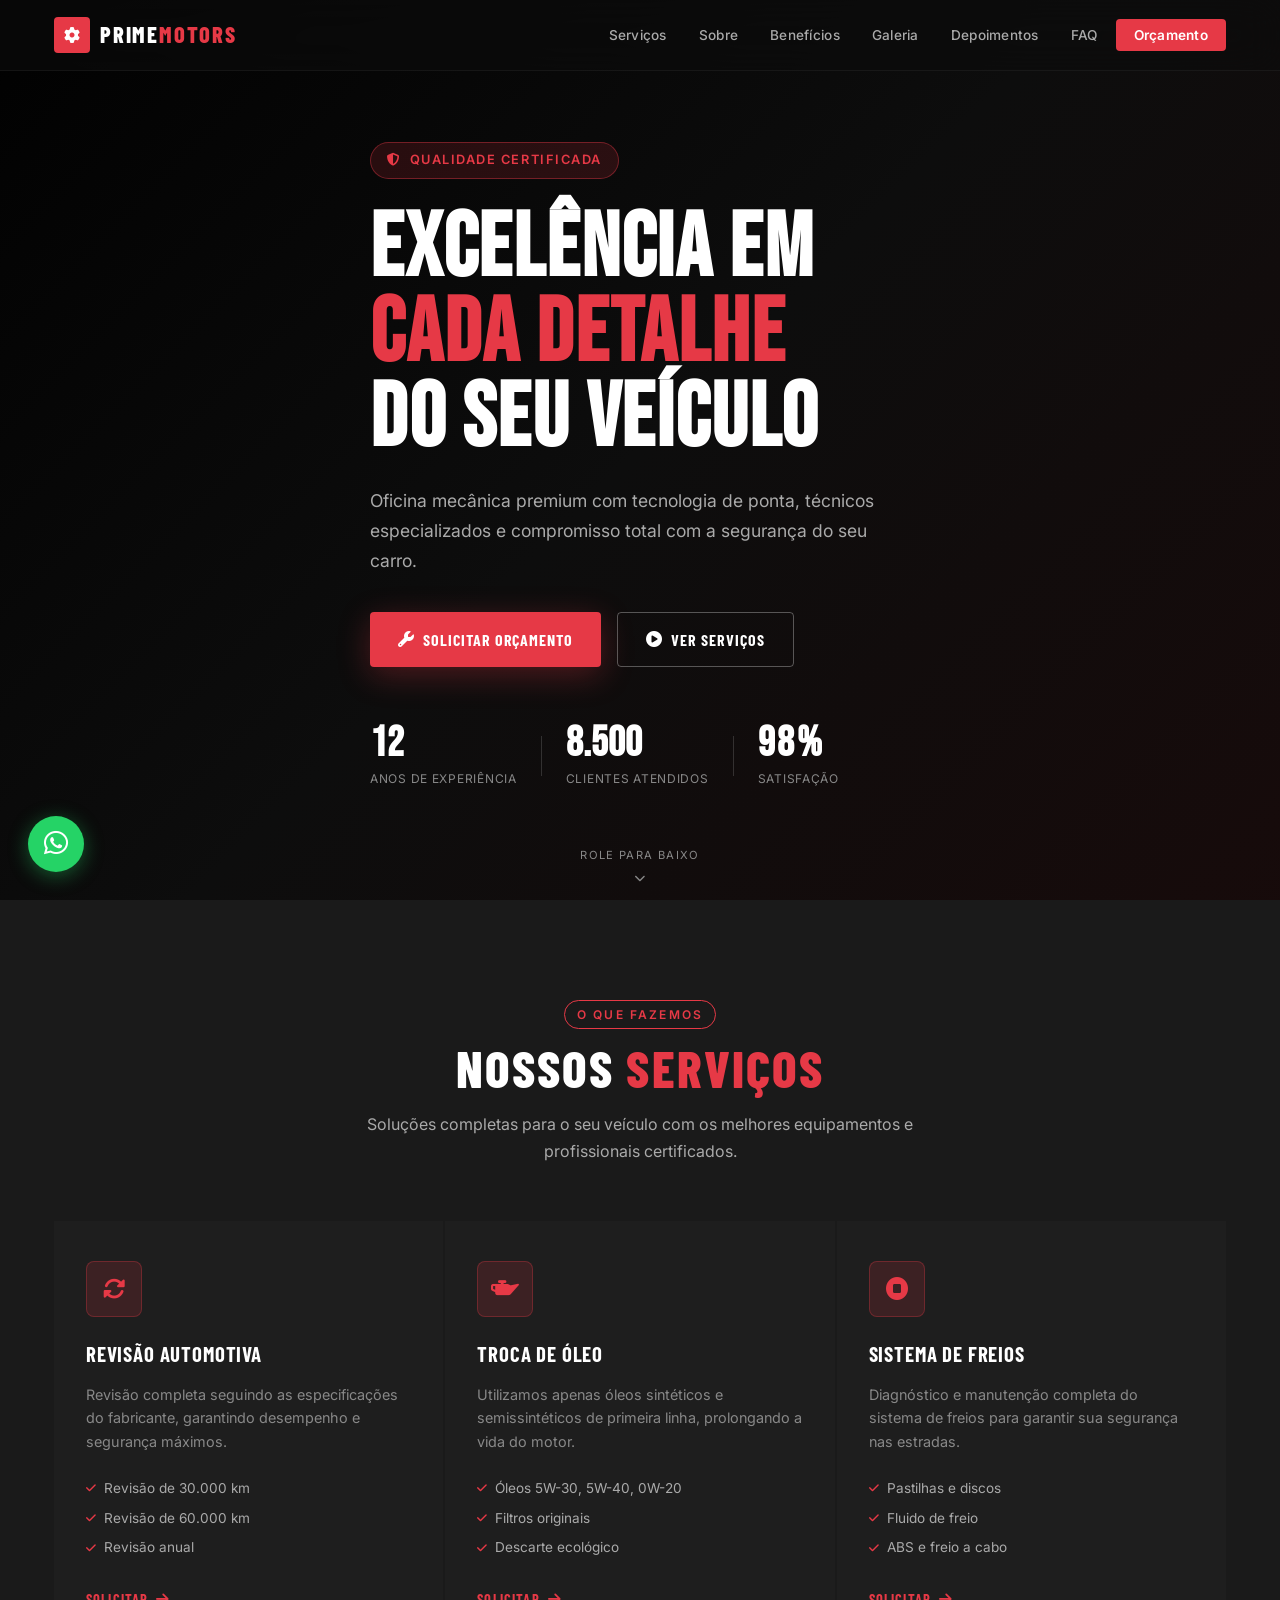
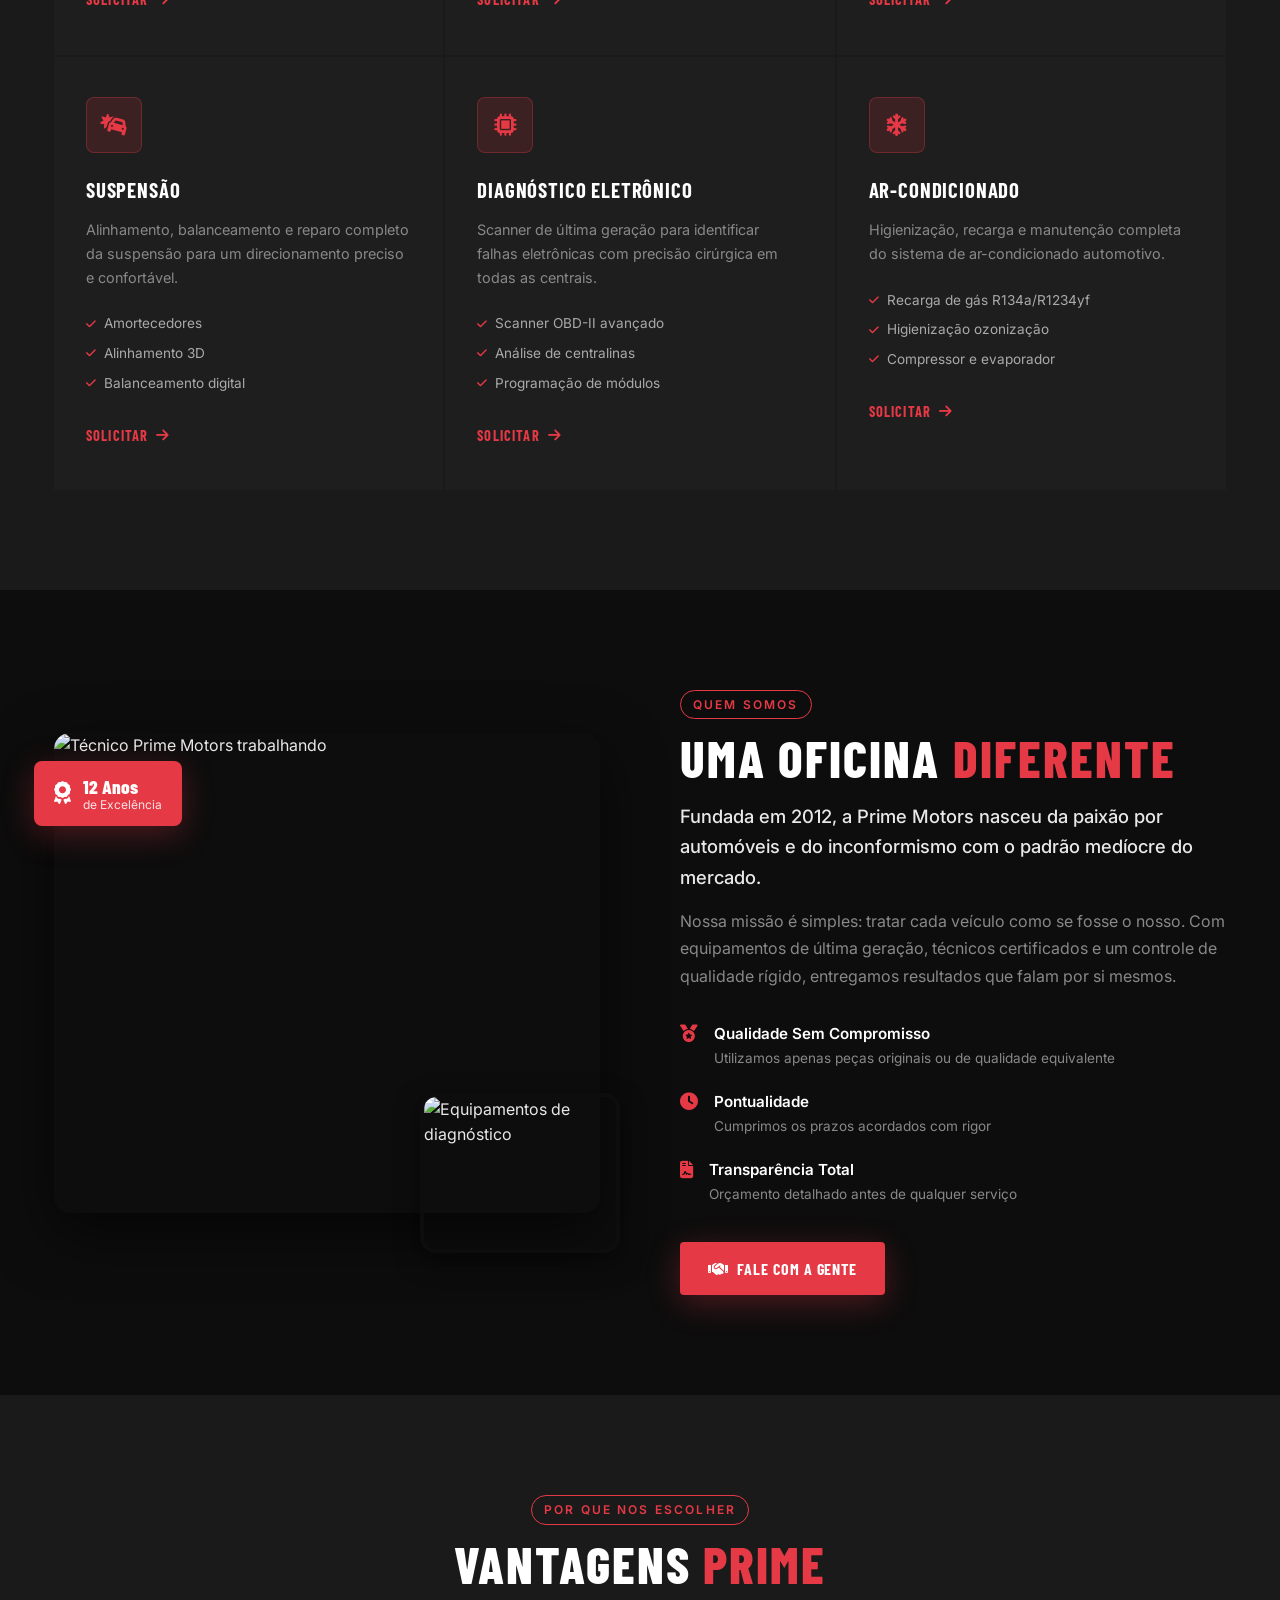
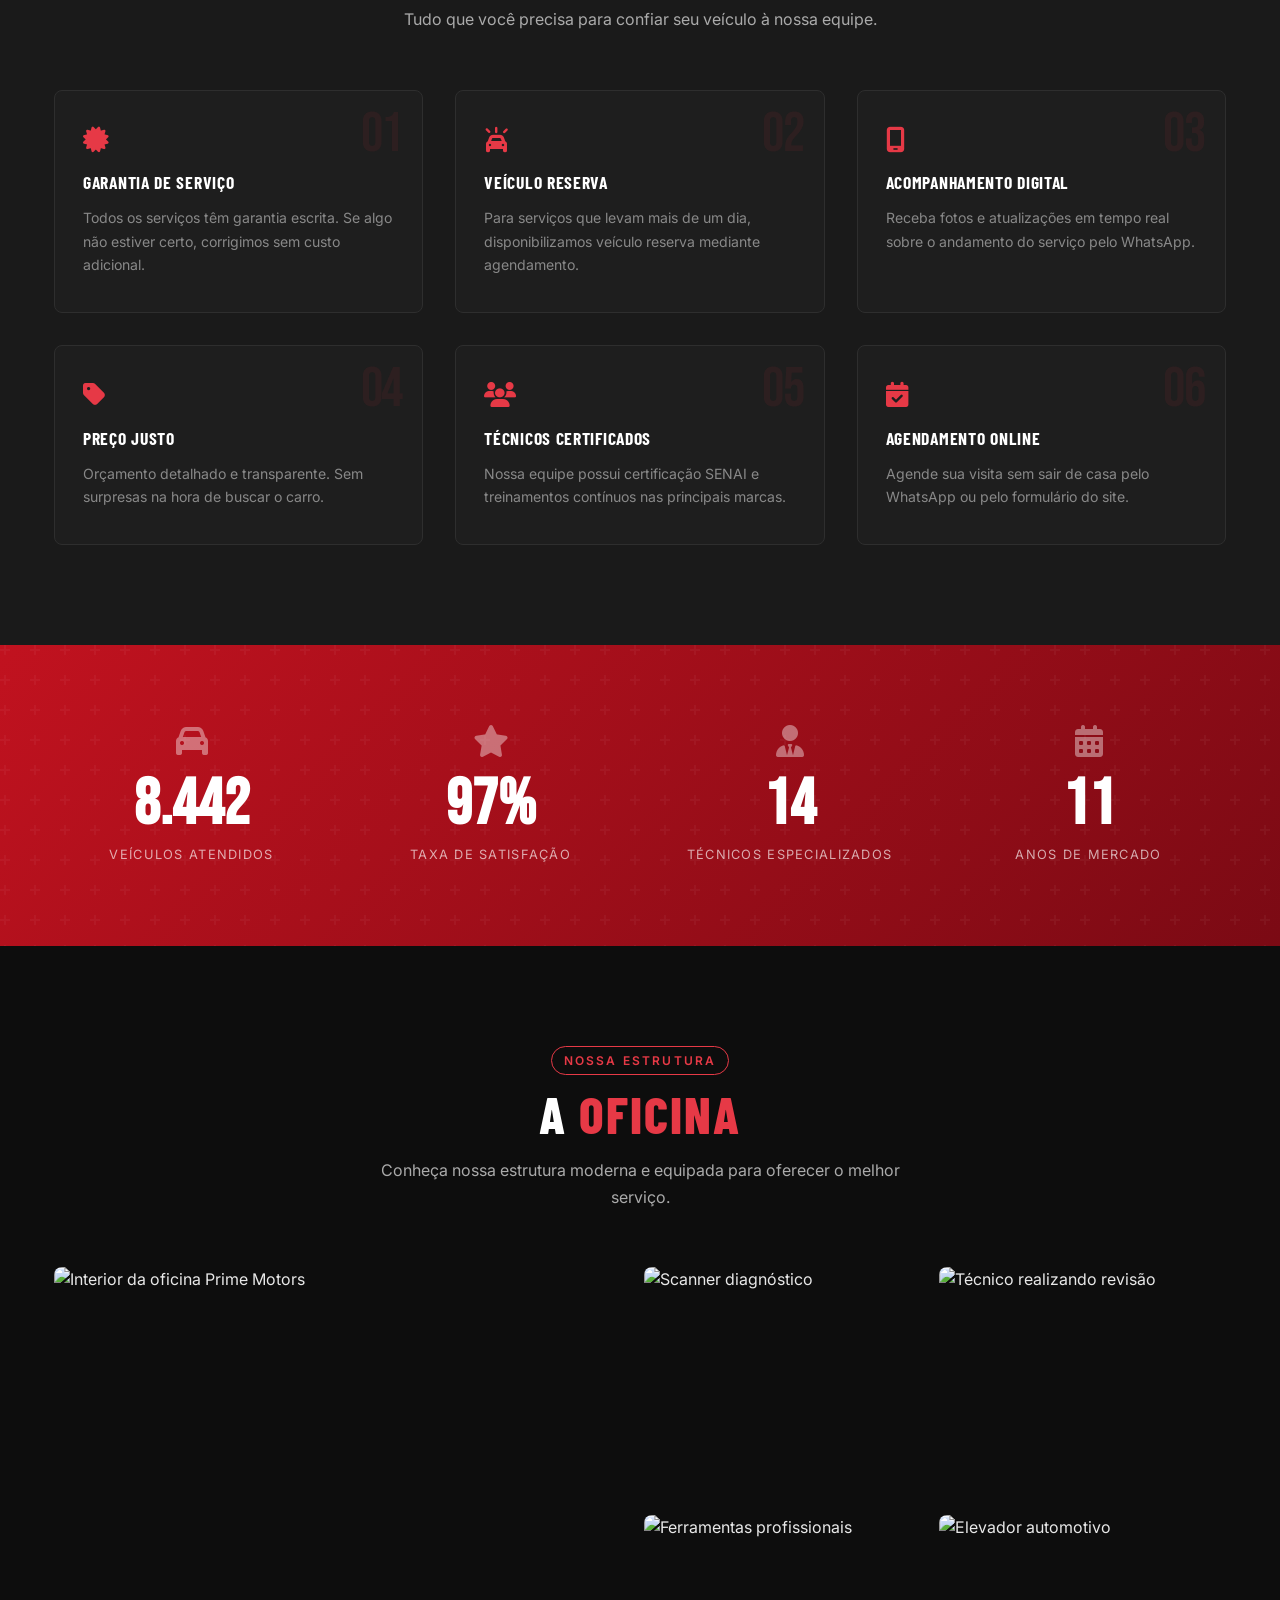
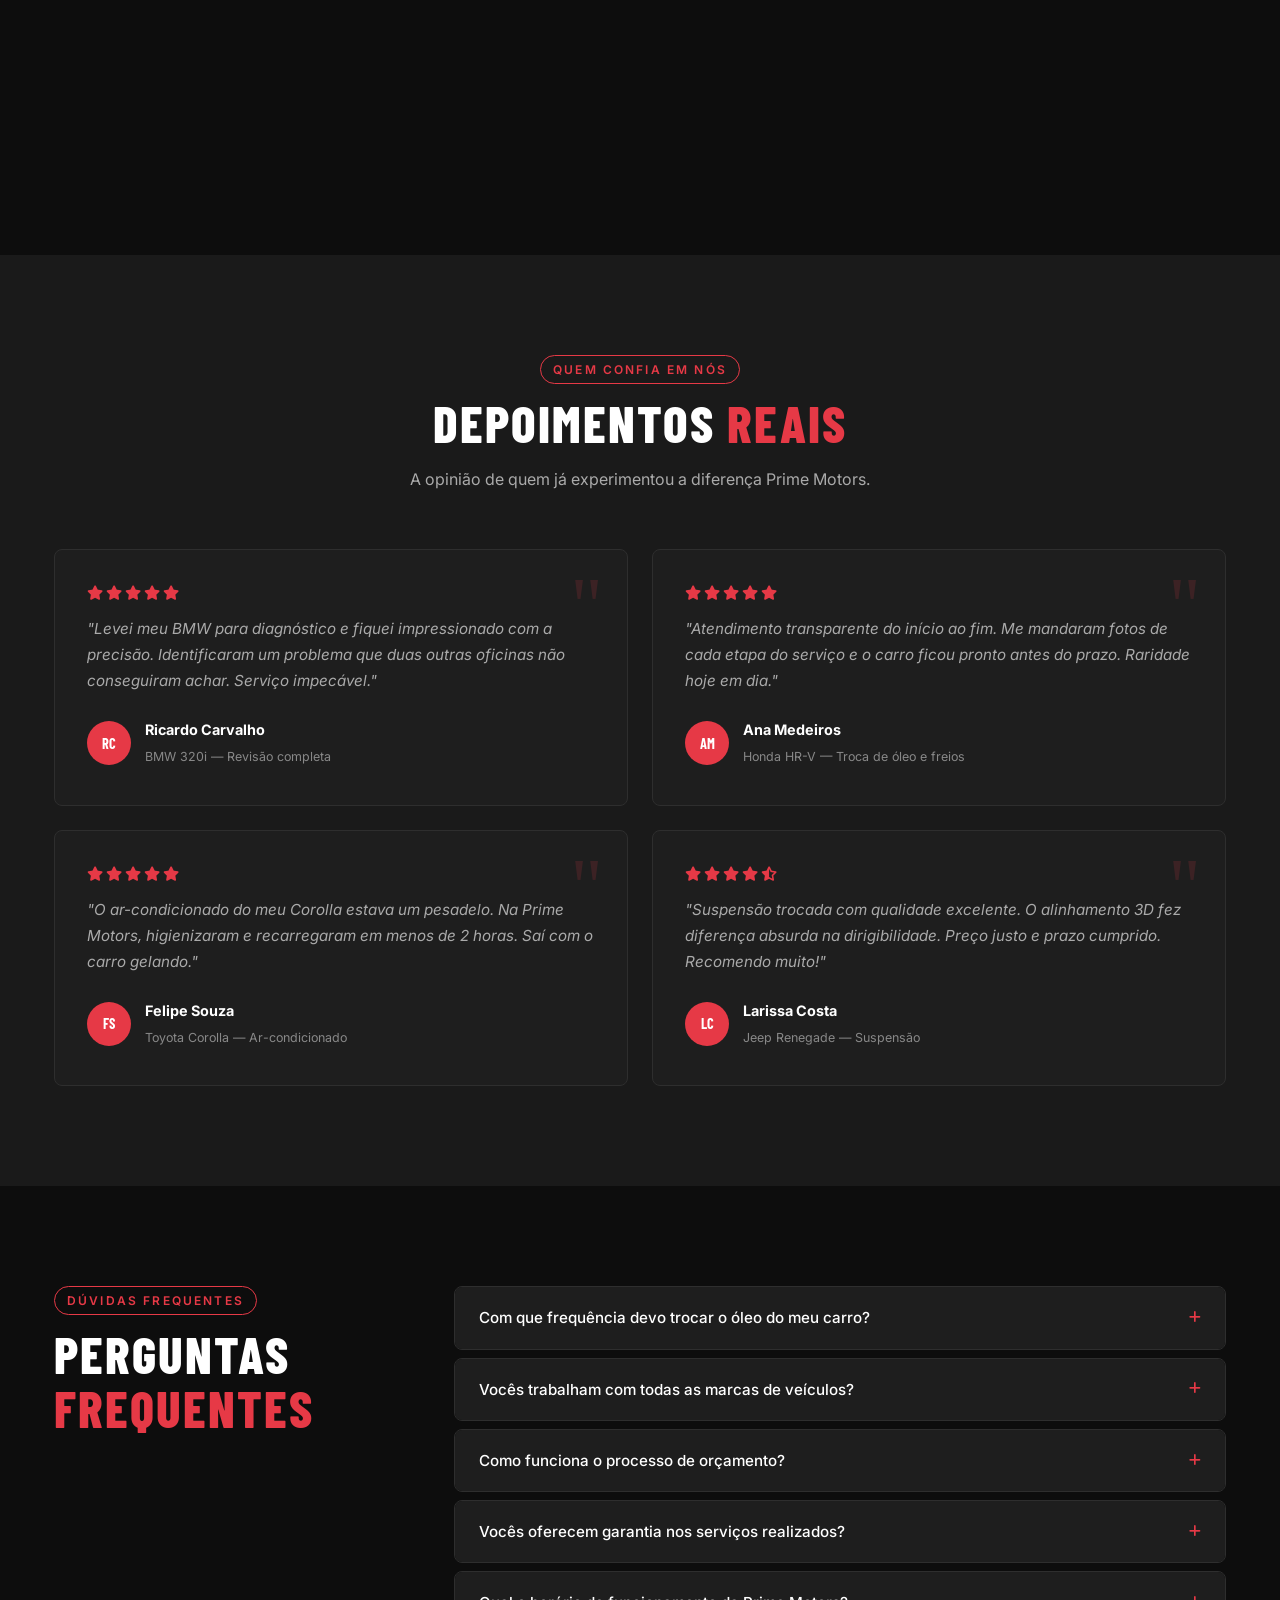
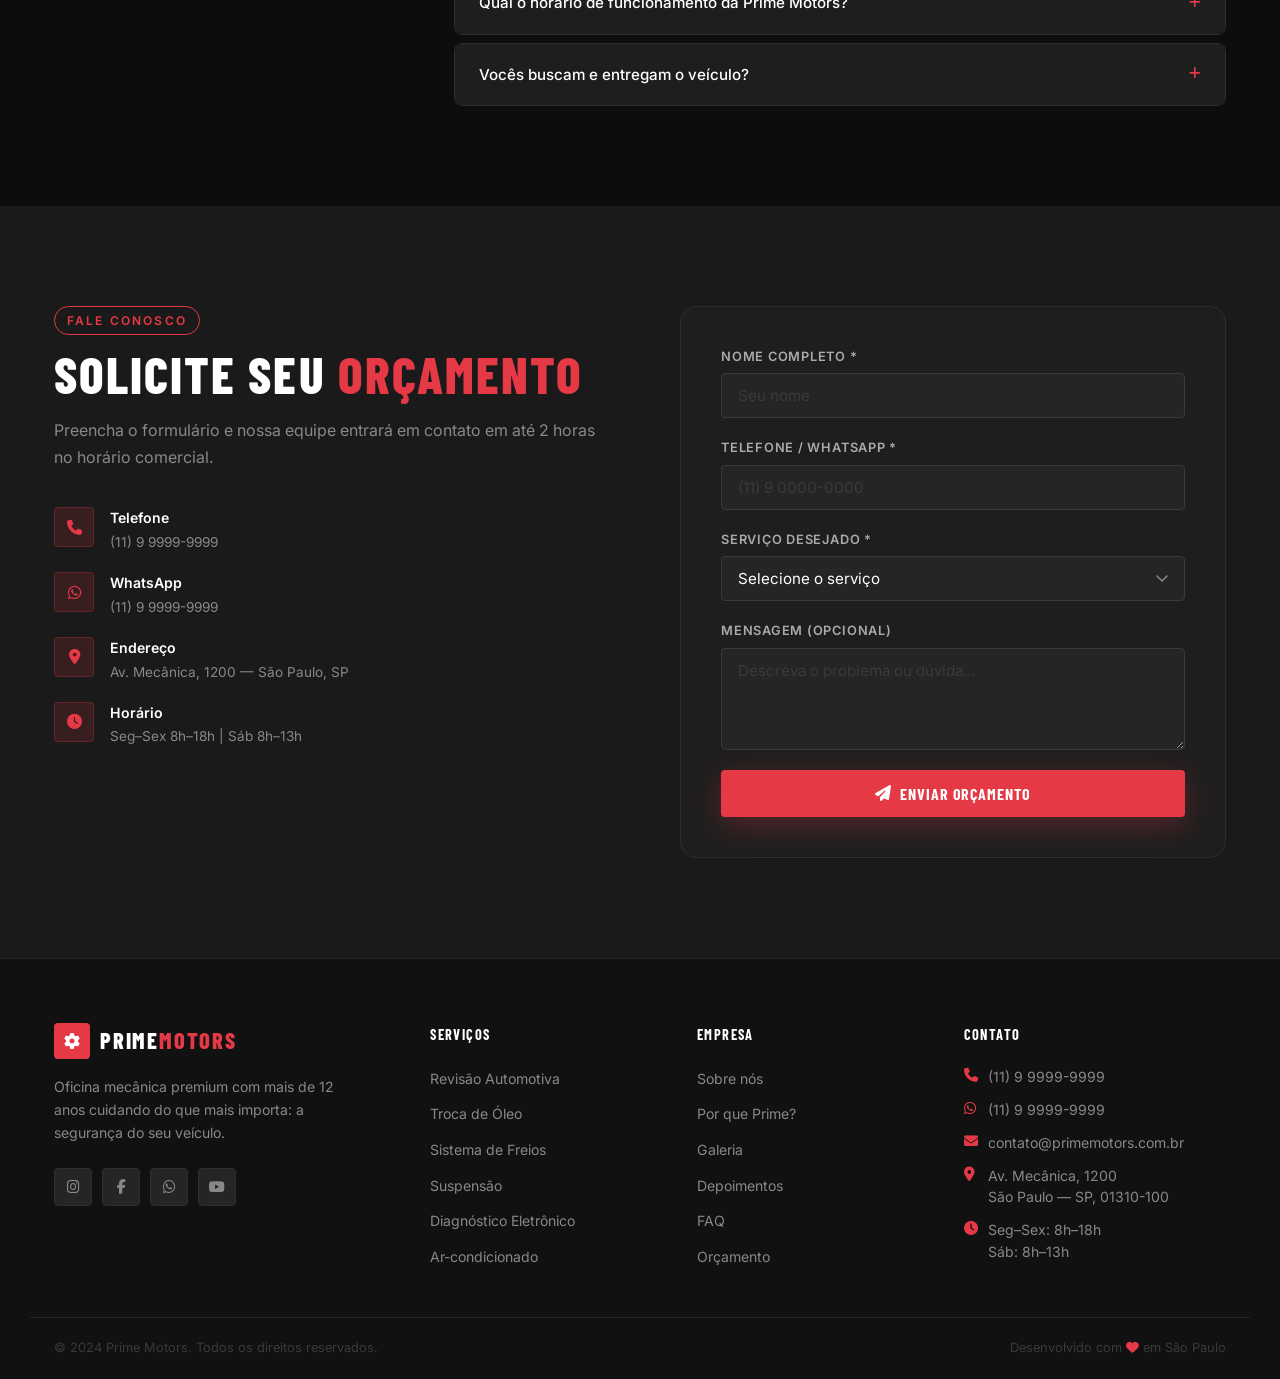
==== index.html @ 5da75e4b "Rename index (1).html to index.html" ====
<!DOCTYPE html>
<html lang="pt-BR">
<head>
  <meta charset="UTF-8" />
  <meta name="viewport" content="width=device-width, initial-scale=1.0" />
  <title>Prime Motors | Oficina Mecânica Premium</title>
  <meta name="description" content="Prime Motors - Oficina mecânica especializada em revisão automotiva, troca de óleo, freios, suspensão, diagnóstico eletrônico e ar-condicionado. Atendimento premium em São Paulo." />
  <meta name="keywords" content="oficina mecânica, revisão automotiva, troca de óleo, freios, suspensão, diagnóstico eletrônico, ar condicionado automotivo, São Paulo" />
  <meta name="author" content="Prime Motors" />
  <meta name="robots" content="index, follow" />

  <!-- Open Graph -->
  <meta property="og:title" content="Prime Motors | Oficina Mecânica Premium" />
  <meta property="og:description" content="Oficina mecânica especializada com atendimento premium. Diagnóstico preciso, serviço de excelência." />
  <meta property="og:type" content="website" />
  <meta property="og:url" content="https://primemotors.com.br" />
  <meta property="og:image" content="https://primemotors.com.br/og-image.jpg" />
  <meta property="og:locale" content="pt_BR" />

  <!-- Twitter Card -->
  <meta name="twitter:card" content="summary_large_image" />
  <meta name="twitter:title" content="Prime Motors | Oficina Mecânica Premium" />
  <meta name="twitter:description" content="Oficina mecânica especializada com atendimento premium." />

  <!-- Canonical -->
  <link rel="canonical" href="https://primemotors.com.br" />

  <!-- Fonts -->
  <link rel="preconnect" href="https://fonts.googleapis.com" />
  <link rel="preconnect" href="https://fonts.gstatic.com" crossorigin />
  <link href="https://fonts.googleapis.com/css2?family=Barlow+Condensed:wght@400;600;700;800&family=Inter:wght@300;400;500;600&family=Bebas+Neue&display=swap" rel="stylesheet" />

  <!-- Icons -->
  <link rel="stylesheet" href="https://cdnjs.cloudflare.com/ajax/libs/font-awesome/6.5.0/css/all.min.css" />

  <link rel="stylesheet" href="style.css" />
</head>
<body>

  <!-- ═══════════════════════════ HEADER ═══════════════════════════ -->
  <header class="header" id="header">
    <div class="header-inner container">
      <a href="#home" class="logo">
        <span class="logo-icon"><i class="fas fa-cog"></i></span>
        <span class="logo-text">PRIME<em>MOTORS</em></span>
      </a>

      <nav class="nav" id="nav">
        <ul class="nav-list">
          <li><a href="#servicos" class="nav-link">Serviços</a></li>
          <li><a href="#sobre" class="nav-link">Sobre</a></li>
          <li><a href="#beneficios" class="nav-link">Benefícios</a></li>
          <li><a href="#galeria" class="nav-link">Galeria</a></li>
          <li><a href="#depoimentos" class="nav-link">Depoimentos</a></li>
          <li><a href="#faq" class="nav-link">FAQ</a></li>
          <li><a href="#orcamento" class="nav-link nav-cta">Orçamento</a></li>
        </ul>
      </nav>

      <button class="hamburger" id="hamburger" aria-label="Abrir menu">
        <span></span><span></span><span></span>
      </button>
    </div>
  </header>

  <!-- ═══════════════════════════ HERO ═══════════════════════════ -->
  <section class="hero" id="home">
    <div class="hero-bg"></div>
    <div class="hero-overlay"></div>
    <div class="hero-content container">
      <div class="hero-badge fade-in">
        <i class="fas fa-shield-halved"></i>
        <span>Qualidade Certificada</span>
      </div>
      <h1 class="hero-title fade-in">
        EXCELÊNCIA EM<br /> <em>CADA DETALHE</em> DO SEU VEÍCULO
      </h1>
      <p class="hero-subtitle fade-in">
        Oficina mecânica premium com tecnologia de ponta, técnicos especializados
        e compromisso total com a segurança do seu carro.
      </p>
      <div class="hero-actions fade-in">
        <a href="#orcamento" class="btn btn-primary">
          <i class="fas fa-wrench"></i>
          Solicitar Orçamento
        </a>
        <a href="#servicos" class="btn btn-outline">
          <i class="fas fa-play-circle"></i>
          Ver Serviços
        </a>
      </div>
      <div class="hero-stats fade-in">
        <div class="hero-stat">
          <strong class="counter" data-target="12">0</strong>
          <span>Anos de Experiência</span>
        </div>
        <div class="hero-stat-divider"></div>
        <div class="hero-stat">
          <strong class="counter" data-target="8500">0</strong>
          <span>Clientes Atendidos</span>
        </div>
        <div class="hero-stat-divider"></div>
        <div class="hero-stat">
          <strong><span class="counter" data-target="98">0</span>%</strong>
          <span>Satisfação</span>
        </div>
      </div>
    </div>
    <div class="hero-scroll-hint">
      <span>Role para baixo</span>
      <i class="fas fa-chevron-down"></i>
    </div>
  </section>

  <!-- ═══════════════════════════ SERVIÇOS ═══════════════════════════ -->
  <section class="section services" id="servicos">
    <div class="container">
      <div class="section-header reveal">
        <span class="section-label">O que fazemos</span>
        <h2 class="section-title">NOSSOS <em>SERVIÇOS</em></h2>
        <p class="section-desc">Soluções completas para o seu veículo com os melhores equipamentos e profissionais certificados.</p>
      </div>

      <div class="services-grid">
        <div class="service-card reveal">
          <div class="service-icon"><i class="fas fa-rotate"></i></div>
          <h3>Revisão Automotiva</h3>
          <p>Revisão completa seguindo as especificações do fabricante, garantindo desempenho e segurança máximos.</p>
          <ul class="service-list">
            <li><i class="fas fa-check"></i> Revisão de 30.000 km</li>
            <li><i class="fas fa-check"></i> Revisão de 60.000 km</li>
            <li><i class="fas fa-check"></i> Revisão anual</li>
          </ul>
          <a href="#orcamento" class="service-link">Solicitar <i class="fas fa-arrow-right"></i></a>
        </div>

        <div class="service-card reveal">
          <div class="service-icon"><i class="fas fa-oil-can"></i></div>
          <h3>Troca de Óleo</h3>
          <p>Utilizamos apenas óleos sintéticos e semissintéticos de primeira linha, prolongando a vida do motor.</p>
          <ul class="service-list">
            <li><i class="fas fa-check"></i> Óleos 5W-30, 5W-40, 0W-20</li>
            <li><i class="fas fa-check"></i> Filtros originais</li>
            <li><i class="fas fa-check"></i> Descarte ecológico</li>
          </ul>
          <a href="#orcamento" class="service-link">Solicitar <i class="fas fa-arrow-right"></i></a>
        </div>

        <div class="service-card reveal">
          <div class="service-icon"><i class="fas fa-circle-stop"></i></div>
          <h3>Sistema de Freios</h3>
          <p>Diagnóstico e manutenção completa do sistema de freios para garantir sua segurança nas estradas.</p>
          <ul class="service-list">
            <li><i class="fas fa-check"></i> Pastilhas e discos</li>
            <li><i class="fas fa-check"></i> Fluido de freio</li>
            <li><i class="fas fa-check"></i> ABS e freio a cabo</li>
          </ul>
          <a href="#orcamento" class="service-link">Solicitar <i class="fas fa-arrow-right"></i></a>
        </div>

        <div class="service-card reveal">
          <div class="service-icon"><i class="fas fa-car-burst"></i></div>
          <h3>Suspensão</h3>
          <p>Alinhamento, balanceamento e reparo completo da suspensão para um direcionamento preciso e confortável.</p>
          <ul class="service-list">
            <li><i class="fas fa-check"></i> Amortecedores</li>
            <li><i class="fas fa-check"></i> Alinhamento 3D</li>
            <li><i class="fas fa-check"></i> Balanceamento digital</li>
          </ul>
          <a href="#orcamento" class="service-link">Solicitar <i class="fas fa-arrow-right"></i></a>
        </div>

        <div class="service-card reveal">
          <div class="service-icon"><i class="fas fa-microchip"></i></div>
          <h3>Diagnóstico Eletrônico</h3>
          <p>Scanner de última geração para identificar falhas eletrônicas com precisão cirúrgica em todas as centrais.</p>
          <ul class="service-list">
            <li><i class="fas fa-check"></i> Scanner OBD-II avançado</li>
            <li><i class="fas fa-check"></i> Análise de centralinas</li>
            <li><i class="fas fa-check"></i> Programação de módulos</li>
          </ul>
          <a href="#orcamento" class="service-link">Solicitar <i class="fas fa-arrow-right"></i></a>
        </div>

        <div class="service-card reveal">
          <div class="service-icon"><i class="fas fa-snowflake"></i></div>
          <h3>Ar-Condicionado</h3>
          <p>Higienização, recarga e manutenção completa do sistema de ar-condicionado automotivo.</p>
          <ul class="service-list">
            <li><i class="fas fa-check"></i> Recarga de gás R134a/R1234yf</li>
            <li><i class="fas fa-check"></i> Higienização ozonização</li>
            <li><i class="fas fa-check"></i> Compressor e evaporador</li>
          </ul>
          <a href="#orcamento" class="service-link">Solicitar <i class="fas fa-arrow-right"></i></a>
        </div>
      </div>
    </div>
  </section>

  <!-- ═══════════════════════════ SOBRE ═══════════════════════════ -->
  <section class="section about" id="sobre">
    <div class="container">
      <div class="about-grid">
        <div class="about-visual reveal">
          <div class="about-img-wrap">
            <div class="about-img-main">
              <img src="https://images.unsplash.com/photo-1486006920555-c77dcf18193c?w=600&q=80" alt="Técnico Prime Motors trabalhando" loading="lazy" />
            </div>
            <div class="about-img-accent">
              <img src="https://images.unsplash.com/photo-1537462715879-360eeb61a0ad?w=300&q=80" alt="Equipamentos de diagnóstico" loading="lazy" />
            </div>
            <div class="about-badge-float">
              <i class="fas fa-award"></i>
              <div>
                <strong>12 Anos</strong>
                <span>de Excelência</span>
              </div>
            </div>
          </div>
        </div>

        <div class="about-content reveal">
          <span class="section-label">Quem somos</span>
          <h2 class="section-title">UMA OFICINA <em>DIFERENTE</em></h2>
          <p class="about-lead">
            Fundada em 2012, a Prime Motors nasceu da paixão por automóveis e do inconformismo com o padrão medíocre do mercado.
          </p>
          <p>
            Nossa missão é simples: tratar cada veículo como se fosse o nosso. Com equipamentos de última geração, técnicos certificados e um controle de qualidade rígido, entregamos resultados que falam por si mesmos.
          </p>
          <div class="about-values">
            <div class="about-value">
              <i class="fas fa-medal"></i>
              <div>
                <strong>Qualidade Sem Compromisso</strong>
                <span>Utilizamos apenas peças originais ou de qualidade equivalente</span>
              </div>
            </div>
            <div class="about-value">
              <i class="fas fa-clock"></i>
              <div>
                <strong>Pontualidade</strong>
                <span>Cumprimos os prazos acordados com rigor</span>
              </div>
            </div>
            <div class="about-value">
              <i class="fas fa-file-contract"></i>
              <div>
                <strong>Transparência Total</strong>
                <span>Orçamento detalhado antes de qualquer serviço</span>
              </div>
            </div>
          </div>
          <a href="#orcamento" class="btn btn-primary">
            <i class="fas fa-handshake"></i>
            Fale com a gente
          </a>
        </div>
      </div>
    </div>
  </section>

  <!-- ═══════════════════════════ BENEFÍCIOS ═══════════════════════════ -->
  <section class="section benefits" id="beneficios">
    <div class="container">
      <div class="section-header reveal">
        <span class="section-label">Por que nos escolher</span>
        <h2 class="section-title">VANTAGENS <em>PRIME</em></h2>
        <p class="section-desc">Tudo que você precisa para confiar seu veículo à nossa equipe.</p>
      </div>
      <div class="benefits-grid">
        <div class="benefit-item reveal">
          <div class="benefit-num">01</div>
          <i class="fas fa-certificate benefit-icon"></i>
          <h3>Garantia de Serviço</h3>
          <p>Todos os serviços têm garantia escrita. Se algo não estiver certo, corrigimos sem custo adicional.</p>
        </div>
        <div class="benefit-item reveal">
          <div class="benefit-num">02</div>
          <i class="fas fa-car-on benefit-icon"></i>
          <h3>Veículo Reserva</h3>
          <p>Para serviços que levam mais de um dia, disponibilizamos veículo reserva mediante agendamento.</p>
        </div>
        <div class="benefit-item reveal">
          <div class="benefit-num">03</div>
          <i class="fas fa-mobile-screen benefit-icon"></i>
          <h3>Acompanhamento Digital</h3>
          <p>Receba fotos e atualizações em tempo real sobre o andamento do serviço pelo WhatsApp.</p>
        </div>
        <div class="benefit-item reveal">
          <div class="benefit-num">04</div>
          <i class="fas fa-tag benefit-icon"></i>
          <h3>Preço Justo</h3>
          <p>Orçamento detalhado e transparente. Sem surpresas na hora de buscar o carro.</p>
        </div>
        <div class="benefit-item reveal">
          <div class="benefit-num">05</div>
          <i class="fas fa-users benefit-icon"></i>
          <h3>Técnicos Certificados</h3>
          <p>Nossa equipe possui certificação SENAI e treinamentos contínuos nas principais marcas.</p>
        </div>
        <div class="benefit-item reveal">
          <div class="benefit-num">06</div>
          <i class="fas fa-calendar-check benefit-icon"></i>
          <h3>Agendamento Online</h3>
          <p>Agende sua visita sem sair de casa pelo WhatsApp ou pelo formulário do site.</p>
        </div>
      </div>
    </div>
  </section>

  <!-- ═══════════════════════════ ESTATÍSTICAS ═══════════════════════════ -->
  <section class="stats-section" id="stats">
    <div class="stats-bg"></div>
    <div class="container">
      <div class="stats-grid">
        <div class="stat-item reveal">
          <i class="fas fa-car stat-icon"></i>
          <strong class="counter" data-target="8500">0</strong>
          <span class="stat-label">Veículos Atendidos</span>
        </div>
        <div class="stat-item reveal">
          <i class="fas fa-star stat-icon"></i>
          <strong><span class="counter" data-target="98">0</span>%</strong>
          <span class="stat-label">Taxa de Satisfação</span>
        </div>
        <div class="stat-item reveal">
          <i class="fas fa-user-tie stat-icon"></i>
          <strong class="counter" data-target="15">0</strong>
          <span class="stat-label">Técnicos Especializados</span>
        </div>
        <div class="stat-item reveal">
          <i class="fas fa-calendar-alt stat-icon"></i>
          <strong class="counter" data-target="12">0</strong>
          <span class="stat-label">Anos de Mercado</span>
        </div>
      </div>
    </div>
  </section>

  <!-- ═══════════════════════════ GALERIA ═══════════════════════════ -->
  <section class="section gallery" id="galeria">
    <div class="container">
      <div class="section-header reveal">
        <span class="section-label">Nossa estrutura</span>
        <h2 class="section-title">A <em>OFICINA</em></h2>
        <p class="section-desc">Conheça nossa estrutura moderna e equipada para oferecer o melhor serviço.</p>
      </div>
      <div class="gallery-grid">
        <div class="gallery-item gallery-item--large reveal">
          <img src="https://images.unsplash.com/photo-1619642751034-765dfdf7c58e?w=800&q=80" alt="Interior da oficina Prime Motors" loading="lazy" />
          <div class="gallery-overlay"><span>Área de Serviço</span></div>
        </div>
        <div class="gallery-item reveal">
          <img src="https://images.unsplash.com/photo-1565043589221-1a6fd9ae45c7?w=400&q=80" alt="Scanner diagnóstico" loading="lazy" />
          <div class="gallery-overlay"><span>Diagnóstico Eletrônico</span></div>
        </div>
        <div class="gallery-item reveal">
          <img src="https://images.unsplash.com/photo-1632823469850-2f77dd9c7f93?w=400&q=80" alt="Técnico realizando revisão" loading="lazy" />
          <div class="gallery-overlay"><span>Equipe Técnica</span></div>
        </div>
        <div class="gallery-item reveal">
          <img src="https://images.unsplash.com/photo-1530124566582-a618bc2615dc?w=400&q=80" alt="Ferramentas profissionais" loading="lazy" />
          <div class="gallery-overlay"><span>Equipamentos</span></div>
        </div>
        <div class="gallery-item reveal">
          <img src="https://images.unsplash.com/photo-1558618666-fcd25c85cd64?w=400&q=80" alt="Elevador automotivo" loading="lazy" />
          <div class="gallery-overlay"><span>Elevadores</span></div>
        </div>
      </div>
    </div>
  </section>

  <!-- ═══════════════════════════ DEPOIMENTOS ═══════════════════════════ -->
  <section class="section testimonials" id="depoimentos">
    <div class="container">
      <div class="section-header reveal">
        <span class="section-label">Quem confia em nós</span>
        <h2 class="section-title">DEPOIMENTOS <em>REAIS</em></h2>
        <p class="section-desc">A opinião de quem já experimentou a diferença Prime Motors.</p>
      </div>
      <div class="testimonials-grid">
        <div class="testimonial-card reveal">
          <div class="testimonial-stars">
            <i class="fas fa-star"></i><i class="fas fa-star"></i><i class="fas fa-star"></i>
            <i class="fas fa-star"></i><i class="fas fa-star"></i>
          </div>
          <p>"Levei meu BMW para diagnóstico e fiquei impressionado com a precisão. Identificaram um problema que duas outras oficinas não conseguiram achar. Serviço impecável."</p>
          <div class="testimonial-author">
            <div class="testimonial-avatar">RC</div>
            <div>
              <strong>Ricardo Carvalho</strong>
              <span>BMW 320i — Revisão completa</span>
            </div>
          </div>
        </div>

        <div class="testimonial-card reveal">
          <div class="testimonial-stars">
            <i class="fas fa-star"></i><i class="fas fa-star"></i><i class="fas fa-star"></i>
            <i class="fas fa-star"></i><i class="fas fa-star"></i>
          </div>
          <p>"Atendimento transparente do início ao fim. Me mandaram fotos de cada etapa do serviço e o carro ficou pronto antes do prazo. Raridade hoje em dia."</p>
          <div class="testimonial-author">
            <div class="testimonial-avatar">AM</div>
            <div>
              <strong>Ana Medeiros</strong>
              <span>Honda HR-V — Troca de óleo e freios</span>
            </div>
          </div>
        </div>

        <div class="testimonial-card reveal">
          <div class="testimonial-stars">
            <i class="fas fa-star"></i><i class="fas fa-star"></i><i class="fas fa-star"></i>
            <i class="fas fa-star"></i><i class="fas fa-star"></i>
          </div>
          <p>"O ar-condicionado do meu Corolla estava um pesadelo. Na Prime Motors, higienizaram e recarregaram em menos de 2 horas. Saí com o carro gelando."</p>
          <div class="testimonial-author">
            <div class="testimonial-avatar">FS</div>
            <div>
              <strong>Felipe Souza</strong>
              <span>Toyota Corolla — Ar-condicionado</span>
            </div>
          </div>
        </div>

        <div class="testimonial-card reveal">
          <div class="testimonial-stars">
            <i class="fas fa-star"></i><i class="fas fa-star"></i><i class="fas fa-star"></i>
            <i class="fas fa-star"></i><i class="fas fa-star-half-stroke"></i>
          </div>
          <p>"Suspensão trocada com qualidade excelente. O alinhamento 3D fez diferença absurda na dirigibilidade. Preço justo e prazo cumprido. Recomendo muito!"</p>
          <div class="testimonial-author">
            <div class="testimonial-avatar">LC</div>
            <div>
              <strong>Larissa Costa</strong>
              <span>Jeep Renegade — Suspensão</span>
            </div>
          </div>
        </div>
      </div>
    </div>
  </section>

  <!-- ═══════════════════════════ FAQ ═══════════════════════════ -->
  <section class="section faq" id="faq">
    <div class="container">
      <div class="faq-inner">
        <div class="section-header reveal" style="text-align:left; margin-bottom:0;">
          <span class="section-label">Dúvidas frequentes</span>
          <h2 class="section-title">PERGUNTAS <em>FREQUENTES</em></h2>
        </div>
        <div class="faq-list reveal">
          <div class="faq-item">
            <button class="faq-question" aria-expanded="false">
              <span>Com que frequência devo trocar o óleo do meu carro?</span>
              <i class="fas fa-plus faq-icon"></i>
            </button>
            <div class="faq-answer">
              <p>Em geral, recomenda-se a troca de óleo a cada 5.000 km para óleos minerais, 7.500 km para semissintéticos e 10.000 km para óleos sintéticos de alta performance. Porém, sempre consulte o manual do fabricante do seu veículo para a recomendação específica.</p>
            </div>
          </div>

          <div class="faq-item">
            <button class="faq-question" aria-expanded="false">
              <span>Vocês trabalham com todas as marcas de veículos?</span>
              <i class="fas fa-plus faq-icon"></i>
            </button>
            <div class="faq-answer">
              <p>Sim! Atendemos veículos de todas as marcas nacionais e importadas: Volkswagen, Fiat, Chevrolet, Ford, Honda, Toyota, Hyundai, BMW, Mercedes-Benz, Audi, entre outras. Nossa equipe é treinada e atualizada constantemente.</p>
            </div>
          </div>

          <div class="faq-item">
            <button class="faq-question" aria-expanded="false">
              <span>Como funciona o processo de orçamento?</span>
              <i class="fas fa-plus faq-icon"></i>
            </button>
            <div class="faq-answer">
              <p>Primeiro fazemos uma avaliação diagnóstica do veículo. Em seguida, elaboramos um orçamento detalhado com os serviços necessários, peças e mão de obra. O serviço só é iniciado após sua aprovação. Não há cobrança pela avaliação inicial.</p>
            </div>
          </div>

          <div class="faq-item">
            <button class="faq-question" aria-expanded="false">
              <span>Vocês oferecem garantia nos serviços realizados?</span>
              <i class="fas fa-plus faq-icon"></i>
            </button>
            <div class="faq-answer">
              <p>Sim! Todos os nossos serviços possuem garantia formal. Mão de obra: 90 dias. Peças: de acordo com o fabricante (geralmente 6 a 12 meses ou 10.000 km). Caso algum problema ocorra dentro do período de garantia, corrigimos sem custo.</p>
            </div>
          </div>

          <div class="faq-item">
            <button class="faq-question" aria-expanded="false">
              <span>Qual o horário de funcionamento da Prime Motors?</span>
              <i class="fas fa-plus faq-icon"></i>
            </button>
            <div class="faq-answer">
              <p>Funcionamos de segunda a sexta das 8h às 18h e aos sábados das 8h às 13h. Recomendamos o agendamento prévio para garantir atendimento prioritário. Entre em contato pelo WhatsApp para verificar a disponibilidade.</p>
            </div>
          </div>

          <div class="faq-item">
            <button class="faq-question" aria-expanded="false">
              <span>Vocês buscam e entregam o veículo?</span>
              <i class="fas fa-plus faq-icon"></i>
            </button>
            <div class="faq-answer">
              <p>Sim! Oferecemos o serviço de busca e entrega para clientes em um raio de 15 km da oficina, mediante disponibilidade e agendamento prévio. Consulte as condições pelo WhatsApp.</p>
            </div>
          </div>
        </div>
      </div>
    </div>
  </section>

  <!-- ═══════════════════════════ ORÇAMENTO ═══════════════════════════ -->
  <section class="section quote-section" id="orcamento">
    <div class="container">
      <div class="quote-inner">
        <div class="quote-info reveal">
          <span class="section-label">Fale conosco</span>
          <h2 class="section-title">SOLICITE SEU <em>ORÇAMENTO</em></h2>
          <p>Preencha o formulário e nossa equipe entrará em contato em até 2 horas no horário comercial.</p>
          <div class="contact-details">
            <div class="contact-item">
              <i class="fas fa-phone"></i>
              <div>
                <strong>Telefone</strong>
                <span>(11) 9 9999-9999</span>
              </div>
            </div>
            <div class="contact-item">
              <i class="fab fa-whatsapp"></i>
              <div>
                <strong>WhatsApp</strong>
                <span>(11) 9 9999-9999</span>
              </div>
            </div>
            <div class="contact-item">
              <i class="fas fa-location-dot"></i>
              <div>
                <strong>Endereço</strong>
                <span>Av. Mecânica, 1200 — São Paulo, SP</span>
              </div>
            </div>
            <div class="contact-item">
              <i class="fas fa-clock"></i>
              <div>
                <strong>Horário</strong>
                <span>Seg–Sex 8h–18h | Sáb 8h–13h</span>
              </div>
            </div>
          </div>
        </div>

        <div class="quote-form-wrap reveal">
          <form class="quote-form" id="quoteForm" novalidate>
            <div class="form-group">
              <label for="nome">Nome completo *</label>
              <input type="text" id="nome" name="nome" placeholder="Seu nome" required />
            </div>
            <div class="form-group">
              <label for="telefone">Telefone / WhatsApp *</label>
              <input type="tel" id="telefone" name="telefone" placeholder="(11) 9 0000-0000" required />
            </div>
            <div class="form-group">
              <label for="servico">Serviço desejado *</label>
              <select id="servico" name="servico" required>
                <option value="">Selecione o serviço</option>
                <option value="revisao">Revisão Automotiva</option>
                <option value="oleo">Troca de Óleo</option>
                <option value="freios">Sistema de Freios</option>
                <option value="suspensao">Suspensão</option>
                <option value="diagnostico">Diagnóstico Eletrônico</option>
                <option value="arcondicionado">Ar-condicionado</option>
                <option value="outro">Outro serviço</option>
              </select>
            </div>
            <div class="form-group">
              <label for="mensagem">Mensagem (opcional)</label>
              <textarea id="mensagem" name="mensagem" rows="4" placeholder="Descreva o problema ou dúvida..."></textarea>
            </div>
            <button type="submit" class="btn btn-primary btn-full" id="submitBtn">
              <i class="fas fa-paper-plane"></i>
              Enviar Orçamento
            </button>
            <div class="form-success" id="formSuccess">
              <i class="fas fa-circle-check"></i>
              <strong>Mensagem enviada!</strong>
              <span>Entraremos em contato em breve.</span>
            </div>
            <div class="form-error" id="formError">
              <i class="fas fa-circle-exclamation"></i>
              <strong>Erro ao enviar.</strong>
              <span>Tente novamente ou nos contate pelo WhatsApp.</span>
            </div>
          </form>
        </div>
      </div>
    </div>
  </section>

  <!-- ═══════════════════════════ FOOTER ═══════════════════════════ -->
  <footer class="footer">
    <div class="footer-top container">
      <div class="footer-brand">
        <a href="#home" class="logo">
          <span class="logo-icon"><i class="fas fa-cog"></i></span>
          <span class="logo-text">PRIME<em>MOTORS</em></span>
        </a>
        <p>Oficina mecânica premium com mais de 12 anos cuidando do que mais importa: a segurança do seu veículo.</p>
        <div class="footer-social">
          <a href="#" aria-label="Instagram"><i class="fab fa-instagram"></i></a>
          <a href="#" aria-label="Facebook"><i class="fab fa-facebook-f"></i></a>
          <a href="https://wa.me/5511999999999?text=Olá,%20gostaria%20de%20um%20orçamento." target="_blank" aria-label="WhatsApp"><i class="fab fa-whatsapp"></i></a>
          <a href="#" aria-label="YouTube"><i class="fab fa-youtube"></i></a>
        </div>
      </div>
      <div class="footer-links">
        <h4>Serviços</h4>
        <ul>
          <li><a href="#servicos">Revisão Automotiva</a></li>
          <li><a href="#servicos">Troca de Óleo</a></li>
          <li><a href="#servicos">Sistema de Freios</a></li>
          <li><a href="#servicos">Suspensão</a></li>
          <li><a href="#servicos">Diagnóstico Eletrônico</a></li>
          <li><a href="#servicos">Ar-condicionado</a></li>
        </ul>
      </div>
      <div class="footer-links">
        <h4>Empresa</h4>
        <ul>
          <li><a href="#sobre">Sobre nós</a></li>
          <li><a href="#beneficios">Por que Prime?</a></li>
          <li><a href="#galeria">Galeria</a></li>
          <li><a href="#depoimentos">Depoimentos</a></li>
          <li><a href="#faq">FAQ</a></li>
          <li><a href="#orcamento">Orçamento</a></li>
        </ul>
      </div>
      <div class="footer-contact">
        <h4>Contato</h4>
        <ul>
          <li><i class="fas fa-phone"></i> (11) 9 9999-9999</li>
          <li><i class="fab fa-whatsapp"></i> (11) 9 9999-9999</li>
          <li><i class="fas fa-envelope"></i> contato@primemotors.com.br</li>
          <li><i class="fas fa-location-dot"></i> Av. Mecânica, 1200<br/>São Paulo — SP, 01310-100</li>
          <li><i class="fas fa-clock"></i> Seg–Sex: 8h–18h<br/>Sáb: 8h–13h</li>
        </ul>
      </div>
    </div>
    <div class="footer-bottom container">
      <p>&copy; 2024 Prime Motors. Todos os direitos reservados.</p>
      <p>Desenvolvido com <i class="fas fa-heart" style="color:#e63946"></i> em São Paulo</p>
    </div>
  </footer>

  <!-- WhatsApp Flutuante -->
  <a href="https://wa.me/5511999999999?text=Olá,%20gostaria%20de%20um%20orçamento." 
     class="whatsapp-float" target="_blank" rel="noopener" aria-label="Falar no WhatsApp">
    <i class="fab fa-whatsapp"></i>
    <span class="whatsapp-tooltip">Falar no WhatsApp</span>
  </a>

  <!-- Voltar ao topo -->
  <button class="back-to-top" id="backToTop" aria-label="Voltar ao topo">
    <i class="fas fa-chevron-up"></i>
  </button>

  <script src="script.js"></script>
</body>
</html>
---- style.css ----
/* ═══════════════════════════════════════════════
   PRIME MOTORS — Premium Auto Workshop CSS
   Palette: Graphite #1a1a1a / Dark #111 / Red #e63946
   Type: Bebas Neue (display) / Barlow Condensed (titles) / Inter (body)
═══════════════════════════════════════════════ */

/* ─── RESET & BASE ─── */
*, *::before, *::after { box-sizing: border-box; margin: 0; padding: 0; }

:root {
  --black:       #0d0d0d;
  --graphite:    #1a1a1a;
  --dark:        #111111;
  --grey-900:    #1e1e1e;
  --grey-800:    #252525;
  --grey-700:    #2e2e2e;
  --grey-600:    #3a3a3a;
  --grey-400:    #888;
  --grey-300:    #aaa;
  --grey-100:    #e8e8e8;
  --white:       #ffffff;
  --red:         #e63946;
  --red-dark:    #c1121f;
  --red-glow:    rgba(230, 57, 70, 0.15);

  --font-display: 'Bebas Neue', sans-serif;
  --font-heading: 'Barlow Condensed', sans-serif;
  --font-body:    'Inter', sans-serif;

  --radius-sm:  4px;
  --radius-md:  8px;
  --radius-lg:  16px;
  --radius-xl:  24px;

  --shadow-sm:  0 2px 8px rgba(0,0,0,.4);
  --shadow-md:  0 8px 24px rgba(0,0,0,.5);
  --shadow-lg:  0 20px 60px rgba(0,0,0,.6);
  --shadow-red: 0 8px 32px rgba(230,57,70,.3);

  --transition: 0.3s cubic-bezier(.4,0,.2,1);
  --transition-slow: 0.6s cubic-bezier(.4,0,.2,1);
}

html { scroll-behavior: smooth; font-size: 16px; }

body {
  font-family: var(--font-body);
  background: var(--black);
  color: var(--grey-100);
  line-height: 1.6;
  overflow-x: hidden;
}

img { display: block; width: 100%; height: 100%; object-fit: cover; }
a { text-decoration: none; color: inherit; }
ul { list-style: none; }
button { cursor: pointer; border: none; background: none; font-family: inherit; }

.container {
  max-width: 1220px;
  margin: 0 auto;
  padding: 0 24px;
}

/* ─── TYPOGRAPHY ─── */
.section-label {
  display: inline-block;
  font-family: var(--font-body);
  font-size: 0.75rem;
  font-weight: 600;
  letter-spacing: 0.18em;
  text-transform: uppercase;
  color: var(--red);
  margin-bottom: 12px;
  padding: 4px 12px;
  border: 1px solid var(--red);
  border-radius: 100px;
}

.section-title {
  font-family: var(--font-heading);
  font-size: clamp(2.2rem, 4vw, 3.2rem);
  font-weight: 800;
  letter-spacing: 0.04em;
  text-transform: uppercase;
  color: var(--white);
  line-height: 1.05;
  margin-bottom: 16px;
}
.section-title em { color: var(--red); font-style: normal; }

.section-desc {
  font-size: 1rem;
  color: var(--grey-300);
  max-width: 560px;
  margin: 0 auto;
  line-height: 1.7;
}

.section-header {
  text-align: center;
  margin-bottom: 56px;
}

/* ─── BUTTONS ─── */
.btn {
  display: inline-flex;
  align-items: center;
  gap: 8px;
  padding: 14px 28px;
  border-radius: var(--radius-sm);
  font-family: var(--font-heading);
  font-size: 1rem;
  font-weight: 700;
  letter-spacing: 0.06em;
  text-transform: uppercase;
  transition: var(--transition);
  white-space: nowrap;
}

.btn-primary {
  background: var(--red);
  color: var(--white);
  box-shadow: var(--shadow-red);
}
.btn-primary:hover {
  background: var(--red-dark);
  transform: translateY(-2px);
  box-shadow: 0 12px 40px rgba(230,57,70,.45);
}

.btn-outline {
  background: transparent;
  color: var(--white);
  border: 1.5px solid rgba(255,255,255,.3);
}
.btn-outline:hover {
  border-color: var(--red);
  color: var(--red);
  transform: translateY(-2px);
}

.btn-full { width: 100%; justify-content: center; }

/* ─── SCROLL ANIMATIONS ─── */
.reveal {
  opacity: 0;
  transform: translateY(32px);
  transition: opacity 0.65s ease, transform 0.65s ease;
}
.reveal.active {
  opacity: 1;
  transform: translateY(0);
}
.fade-in {
  opacity: 0;
  transform: translateY(20px);
  animation: fadeInUp 0.8s ease forwards;
}
.fade-in:nth-child(1) { animation-delay: 0.1s; }
.fade-in:nth-child(2) { animation-delay: 0.25s; }
.fade-in:nth-child(3) { animation-delay: 0.4s; }
.fade-in:nth-child(4) { animation-delay: 0.55s; }
.fade-in:nth-child(5) { animation-delay: 0.7s; }

@keyframes fadeInUp {
  to { opacity: 1; transform: translateY(0); }
}

/* ─── SECTION PADDING ─── */
.section { padding: 100px 0; }

/* ═══════════════════════════════════════════════
   HEADER
═══════════════════════════════════════════════ */
.header {
  position: fixed;
  top: 0; left: 0; right: 0;
  z-index: 1000;
  background: rgba(13,13,13,0.6);
  backdrop-filter: blur(20px);
  -webkit-backdrop-filter: blur(20px);
  border-bottom: 1px solid rgba(255,255,255,.05);
  transition: background var(--transition), box-shadow var(--transition);
}
.header.scrolled {
  background: rgba(13,13,13,0.97);
  box-shadow: var(--shadow-md);
}

.header-inner {
  display: flex;
  align-items: center;
  justify-content: space-between;
  height: 70px;
}

/* Logo */
.logo {
  display: flex;
  align-items: center;
  gap: 10px;
}
.logo-icon {
  width: 36px; height: 36px;
  background: var(--red);
  border-radius: var(--radius-sm);
  display: flex;
  align-items: center;
  justify-content: center;
  color: var(--white);
  font-size: 1rem;
}
.logo-text {
  font-family: var(--font-heading);
  font-size: 1.4rem;
  font-weight: 800;
  letter-spacing: 0.08em;
  color: var(--white);
}
.logo-text em {
  color: var(--red);
  font-style: normal;
}

/* Nav */
.nav-list {
  display: flex;
  align-items: center;
  gap: 4px;
}
.nav-link {
  font-family: var(--font-body);
  font-size: 0.85rem;
  font-weight: 500;
  color: var(--grey-300);
  padding: 8px 14px;
  border-radius: var(--radius-sm);
  transition: var(--transition);
  letter-spacing: 0.02em;
}
.nav-link:hover { color: var(--white); background: rgba(255,255,255,.05); }
.nav-link.active { color: var(--red); }
.nav-cta {
  background: var(--red) !important;
  color: var(--white) !important;
  padding: 8px 18px;
  font-weight: 600;
}
.nav-cta:hover { background: var(--red-dark) !important; }

/* Hamburger */
.hamburger {
  display: none;
  flex-direction: column;
  gap: 5px;
  padding: 4px;
}
.hamburger span {
  display: block;
  width: 24px; height: 2px;
  background: var(--white);
  border-radius: 2px;
  transition: var(--transition);
}
.hamburger.open span:nth-child(1) { transform: translateY(7px) rotate(45deg); }
.hamburger.open span:nth-child(2) { opacity: 0; }
.hamburger.open span:nth-child(3) { transform: translateY(-7px) rotate(-45deg); }

/* ═══════════════════════════════════════════════
   HERO
═══════════════════════════════════════════════ */
.hero {
  position: relative;
  min-height: 100vh;
  display: flex;
  align-items: center;
  padding-top: 70px;
  overflow: hidden;
}

.hero-bg {
  position: absolute;
  inset: 0;
  background-image: url('https://images.unsplash.com/photo-1486262715619-67b85e0b08d3?w=1600&q=80');
  background-size: cover;
  background-position: center;
  transform: scale(1.05);
  animation: heroZoom 12s ease-in-out infinite alternate;
}

@keyframes heroZoom {
  from { transform: scale(1.05); }
  to   { transform: scale(1.12); }
}

.hero-overlay {
  position: absolute;
  inset: 0;
  background: linear-gradient(
    135deg,
    rgba(0,0,0,.92) 0%,
    rgba(13,13,13,.85) 50%,
    rgba(26,10,10,.75) 100%
  );
}

.hero-content {
  position: relative;
  z-index: 2;
  max-width: 760px;
  padding: 60px 24px 100px;
}

.hero-badge {
  display: inline-flex;
  align-items: center;
  gap: 8px;
  background: var(--red-glow);
  border: 1px solid rgba(230,57,70,.4);
  color: var(--red);
  font-size: 0.8rem;
  font-weight: 600;
  letter-spacing: 0.12em;
  text-transform: uppercase;
  padding: 7px 16px;
  border-radius: 100px;
  margin-bottom: 28px;
}

.hero-title {
  font-family: var(--font-display);
  font-size: clamp(3rem, 7vw, 6rem);
  line-height: 0.95;
  letter-spacing: 0.02em;
  color: var(--white);
  margin-bottom: 24px;
}
.hero-title em {
  color: var(--red);
  font-style: normal;
  display: block;
}

.hero-subtitle {
  font-size: 1.1rem;
  color: var(--grey-300);
  line-height: 1.7;
  max-width: 540px;
  margin-bottom: 36px;
}

.hero-actions {
  display: flex;
  gap: 16px;
  flex-wrap: wrap;
  margin-bottom: 56px;
}

.hero-stats {
  display: flex;
  align-items: center;
  gap: 24px;
  flex-wrap: wrap;
}
.hero-stat {
  display: flex;
  flex-direction: column;
}
.hero-stat strong {
  font-family: var(--font-display);
  font-size: 2.6rem;
  color: var(--white);
  line-height: 1;
}
.hero-stat strong .counter {
  font-size: inherit;
  color: inherit;
}
.hero-stat span {
  font-size: 0.75rem;
  color: var(--grey-400);
  letter-spacing: 0.06em;
  text-transform: uppercase;
  margin-top: 4px;
}
.hero-stat-divider {
  width: 1px;
  height: 40px;
  background: rgba(255,255,255,.15);
}

.hero-scroll-hint {
  position: absolute;
  bottom: 16px;
  left: 50%;
  transform: translateX(-50%);
  display: flex;
  flex-direction: column;
  align-items: center;
  gap: 8px;
  color: var(--grey-400);
  font-size: 0.7rem;
  letter-spacing: 0.12em;
  text-transform: uppercase;
  z-index: 2;
  animation: bounce 2s infinite;
}
@keyframes bounce {
  0%, 100% { transform: translateX(-50%) translateY(0); }
  50%       { transform: translateX(-50%) translateY(6px); }
}

/* ═══════════════════════════════════════════════
   SERVICES
═══════════════════════════════════════════════ */
.services { background: var(--graphite); }

.services-grid {
  display: grid;
  grid-template-columns: repeat(3, 1fr);
  gap: 2px;
}

.service-card {
  background: var(--grey-900);
  padding: 40px 32px;
  position: relative;
  overflow: hidden;
  transition: var(--transition);
  border-bottom: 2px solid transparent;
}
.service-card::before {
  content: '';
  position: absolute;
  inset: 0;
  background: linear-gradient(135deg, var(--red-glow), transparent 70%);
  opacity: 0;
  transition: var(--transition);
}
.service-card:hover {
  border-bottom-color: var(--red);
  transform: translateY(-4px);
  z-index: 1;
}
.service-card:hover::before { opacity: 1; }

.service-icon {
  width: 56px; height: 56px;
  background: var(--red-glow);
  border: 1px solid rgba(230,57,70,.3);
  border-radius: var(--radius-md);
  display: flex;
  align-items: center;
  justify-content: center;
  color: var(--red);
  font-size: 1.4rem;
  margin-bottom: 20px;
  transition: var(--transition);
}
.service-card:hover .service-icon {
  background: var(--red);
  color: var(--white);
  box-shadow: var(--shadow-red);
}

.service-card h3 {
  font-family: var(--font-heading);
  font-size: 1.3rem;
  font-weight: 700;
  letter-spacing: 0.04em;
  color: var(--white);
  text-transform: uppercase;
  margin-bottom: 12px;
}

.service-card p {
  font-size: 0.9rem;
  color: var(--grey-400);
  line-height: 1.65;
  margin-bottom: 20px;
}

.service-list {
  margin-bottom: 24px;
}
.service-list li {
  display: flex;
  align-items: center;
  gap: 8px;
  font-size: 0.85rem;
  color: var(--grey-300);
  padding: 4px 0;
}
.service-list li i { color: var(--red); font-size: 0.7rem; }

.service-link {
  font-family: var(--font-heading);
  font-size: 0.9rem;
  font-weight: 700;
  letter-spacing: 0.08em;
  text-transform: uppercase;
  color: var(--red);
  display: inline-flex;
  align-items: center;
  gap: 8px;
  transition: var(--transition);
}
.service-link:hover { gap: 14px; }

/* ═══════════════════════════════════════════════
   ABOUT
═══════════════════════════════════════════════ */
.about { background: var(--black); }

.about-grid {
  display: grid;
  grid-template-columns: 1fr 1fr;
  gap: 80px;
  align-items: center;
}

.about-img-wrap {
  position: relative;
  padding-bottom: 40px;
}
.about-img-main {
  width: 100%;
  height: 480px;
  border-radius: var(--radius-lg);
  overflow: hidden;
  box-shadow: var(--shadow-lg);
}
.about-img-accent {
  position: absolute;
  bottom: 0; right: -20px;
  width: 200px; height: 160px;
  border-radius: var(--radius-lg);
  overflow: hidden;
  border: 4px solid var(--black);
  box-shadow: var(--shadow-md);
}
.about-badge-float {
  position: absolute;
  top: 28px; left: -20px;
  background: var(--red);
  color: var(--white);
  padding: 14px 20px;
  border-radius: var(--radius-md);
  display: flex;
  align-items: center;
  gap: 12px;
  box-shadow: var(--shadow-red);
  font-size: 1.4rem;
}
.about-badge-float > div {
  display: flex;
  flex-direction: column;
  line-height: 1.2;
}
.about-badge-float strong {
  font-family: var(--font-heading);
  font-size: 1.2rem;
  font-weight: 800;
}
.about-badge-float span { font-size: 0.75rem; opacity: .85; }

.about-lead {
  font-size: 1.15rem;
  color: var(--grey-100);
  font-weight: 500;
  line-height: 1.65;
  margin-bottom: 16px;
}

.about-content p:not(.about-lead) {
  color: var(--grey-400);
  line-height: 1.7;
  margin-bottom: 32px;
}

.about-values {
  display: flex;
  flex-direction: column;
  gap: 20px;
  margin-bottom: 36px;
}
.about-value {
  display: flex;
  align-items: flex-start;
  gap: 16px;
}
.about-value > i {
  color: var(--red);
  font-size: 1.1rem;
  margin-top: 3px;
  flex-shrink: 0;
}
.about-value > div { display: flex; flex-direction: column; gap: 2px; }
.about-value strong { font-weight: 600; color: var(--white); font-size: 0.95rem; }
.about-value span { font-size: 0.85rem; color: var(--grey-400); }

/* ═══════════════════════════════════════════════
   BENEFITS
═══════════════════════════════════════════════ */
.benefits { background: var(--graphite); }

.benefits-grid {
  display: grid;
  grid-template-columns: repeat(3, 1fr);
  gap: 32px;
}

.benefit-item {
  background: var(--grey-900);
  padding: 36px 28px;
  border-radius: var(--radius-md);
  border: 1px solid var(--grey-700);
  position: relative;
  overflow: hidden;
  transition: var(--transition);
}
.benefit-item:hover {
  border-color: var(--red);
  box-shadow: 0 8px 32px rgba(230,57,70,.12);
  transform: translateY(-4px);
}

.benefit-num {
  font-family: var(--font-display);
  font-size: 3.5rem;
  color: rgba(230,57,70,.08);
  line-height: 1;
  position: absolute;
  top: 16px; right: 20px;
  letter-spacing: -0.02em;
  transition: var(--transition);
}
.benefit-item:hover .benefit-num { color: rgba(230,57,70,.15); }

.benefit-icon {
  font-size: 1.6rem;
  color: var(--red);
  margin-bottom: 16px;
}

.benefit-item h3 {
  font-family: var(--font-heading);
  font-size: 1.1rem;
  font-weight: 700;
  letter-spacing: 0.04em;
  text-transform: uppercase;
  color: var(--white);
  margin-bottom: 10px;
}

.benefit-item p {
  font-size: 0.88rem;
  color: var(--grey-400);
  line-height: 1.65;
}

/* ═══════════════════════════════════════════════
   STATS
═══════════════════════════════════════════════ */
.stats-section {
  position: relative;
  padding: 80px 0;
  overflow: hidden;
}
.stats-bg {
  position: absolute;
  inset: 0;
  background: linear-gradient(135deg, var(--red-dark) 0%, #7b0a14 100%);
}
.stats-bg::before {
  content: '';
  position: absolute;
  inset: 0;
  background: url("data:image/svg+xml,%3Csvg width='60' height='60' viewBox='0 0 60 60' xmlns='http://www.w3.org/2000/svg'%3E%3Cg fill='none' fill-rule='evenodd'%3E%3Cg fill='%23ffffff' fill-opacity='0.04'%3E%3Cpath d='M36 34v-4h-2v4h-4v2h4v4h2v-4h4v-2h-4zm0-30V0h-2v4h-4v2h4v4h2V6h4V4h-4zM6 34v-4H4v4H0v2h4v4h2v-4h4v-2H6zM6 4V0H4v4H0v2h4v4h2V6h4V4H6z'/%3E%3C/g%3E%3C/g%3E%3C/svg%3E");
}

.stats-grid {
  position: relative;
  z-index: 1;
  display: grid;
  grid-template-columns: repeat(4, 1fr);
  gap: 24px;
}

.stat-item {
  display: flex;
  flex-direction: column;
  align-items: center;
  text-align: center;
  gap: 8px;
}
.stat-icon {
  font-size: 2rem;
  color: rgba(255,255,255,.4);
  margin-bottom: 8px;
}
.stat-item strong {
  font-family: var(--font-display);
  font-size: clamp(2.8rem, 5vw, 4.5rem);
  color: var(--white);
  line-height: 1;
}
.stat-label {
  font-size: 0.8rem;
  color: rgba(255,255,255,.65);
  letter-spacing: 0.1em;
  text-transform: uppercase;
}

/* ═══════════════════════════════════════════════
   GALLERY
═══════════════════════════════════════════════ */
.gallery { background: var(--black); }

.gallery-grid {
  display: grid;
  grid-template-columns: repeat(4, 1fr);
  grid-template-rows: 240px 240px;
  gap: 8px;
}
.gallery-item {
  position: relative;
  overflow: hidden;
  border-radius: var(--radius-md);
}
.gallery-item--large {
  grid-column: span 2;
  grid-row: span 2;
}
.gallery-item img {
  transition: transform 0.6s ease;
}
.gallery-item:hover img { transform: scale(1.06); }

.gallery-overlay {
  position: absolute;
  inset: 0;
  background: linear-gradient(to top, rgba(0,0,0,.8) 0%, transparent 60%);
  display: flex;
  align-items: flex-end;
  padding: 20px;
  opacity: 0;
  transition: var(--transition);
}
.gallery-item:hover .gallery-overlay { opacity: 1; }
.gallery-overlay span {
  font-family: var(--font-heading);
  font-size: 1rem;
  font-weight: 700;
  letter-spacing: 0.08em;
  text-transform: uppercase;
  color: var(--white);
}

/* ═══════════════════════════════════════════════
   TESTIMONIALS
═══════════════════════════════════════════════ */
.testimonials { background: var(--graphite); }

.testimonials-grid {
  display: grid;
  grid-template-columns: repeat(2, 1fr);
  gap: 24px;
}

.testimonial-card {
  background: var(--grey-900);
  border: 1px solid var(--grey-700);
  border-radius: var(--radius-md);
  padding: 36px 32px;
  transition: var(--transition);
  position: relative;
}
.testimonial-card::before {
  content: '"';
  position: absolute;
  top: 16px; right: 24px;
  font-family: Georgia, serif;
  font-size: 5rem;
  color: var(--red);
  opacity: 0.15;
  line-height: 1;
}
.testimonial-card:hover {
  border-color: rgba(230,57,70,.4);
  box-shadow: 0 8px 32px rgba(230,57,70,.08);
}

.testimonial-stars {
  color: var(--red);
  font-size: 0.9rem;
  margin-bottom: 16px;
  display: flex;
  gap: 3px;
}

.testimonial-card > p {
  font-size: 0.95rem;
  color: var(--grey-300);
  line-height: 1.7;
  margin-bottom: 24px;
  font-style: italic;
}

.testimonial-author {
  display: flex;
  align-items: center;
  gap: 14px;
}
.testimonial-avatar {
  width: 44px; height: 44px;
  border-radius: 50%;
  background: var(--red);
  display: flex;
  align-items: center;
  justify-content: center;
  font-family: var(--font-heading);
  font-weight: 700;
  font-size: 0.9rem;
  color: var(--white);
  flex-shrink: 0;
}
.testimonial-author strong {
  display: block;
  font-size: 0.9rem;
  color: var(--white);
  margin-bottom: 2px;
}
.testimonial-author span {
  font-size: 0.78rem;
  color: var(--grey-400);
}

/* ═══════════════════════════════════════════════
   FAQ
═══════════════════════════════════════════════ */
.faq { background: var(--black); }

.faq-inner {
  display: grid;
  grid-template-columns: 320px 1fr;
  gap: 80px;
  align-items: start;
}

.faq-list { display: flex; flex-direction: column; gap: 8px; }

.faq-item {
  border: 1px solid var(--grey-700);
  border-radius: var(--radius-md);
  overflow: hidden;
  transition: var(--transition);
}
.faq-item.open {
  border-color: rgba(230,57,70,.4);
}

.faq-question {
  width: 100%;
  display: flex;
  align-items: center;
  justify-content: space-between;
  gap: 16px;
  padding: 20px 24px;
  background: var(--grey-900);
  text-align: left;
  transition: var(--transition);
}
.faq-question:hover { background: var(--grey-800); }
.faq-question span {
  font-size: 0.95rem;
  font-weight: 500;
  color: var(--white);
  line-height: 1.4;
}
.faq-icon {
  color: var(--red);
  font-size: 0.85rem;
  flex-shrink: 0;
  transition: transform var(--transition);
}
.faq-item.open .faq-icon { transform: rotate(45deg); }

.faq-answer {
  max-height: 0;
  overflow: hidden;
  transition: max-height 0.4s ease, padding 0.3s ease;
  background: var(--grey-900);
}
.faq-item.open .faq-answer {
  max-height: 300px;
  padding: 0 24px 20px;
}
.faq-answer p {
  font-size: 0.88rem;
  color: var(--grey-400);
  line-height: 1.7;
  border-top: 1px solid var(--grey-700);
  padding-top: 16px;
}

/* ═══════════════════════════════════════════════
   QUOTE / CONTACT
═══════════════════════════════════════════════ */
.quote-section { background: var(--graphite); }

.quote-inner {
  display: grid;
  grid-template-columns: 1fr 1fr;
  gap: 80px;
  align-items: start;
}

.quote-info > p {
  color: var(--grey-400);
  line-height: 1.7;
  margin-bottom: 36px;
}

.contact-details {
  display: flex;
  flex-direction: column;
  gap: 20px;
}
.contact-item {
  display: flex;
  align-items: flex-start;
  gap: 16px;
}
.contact-item > i {
  width: 40px; height: 40px;
  background: var(--red-glow);
  border: 1px solid rgba(230,57,70,.25);
  border-radius: var(--radius-sm);
  display: flex;
  align-items: center;
  justify-content: center;
  color: var(--red);
  font-size: 0.95rem;
  flex-shrink: 0;
}
.contact-item > div { display: flex; flex-direction: column; gap: 2px; }
.contact-item strong { font-weight: 600; color: var(--white); font-size: 0.88rem; }
.contact-item span { font-size: 0.85rem; color: var(--grey-400); line-height: 1.5; }

/* Form */
.quote-form-wrap {
  background: var(--grey-900);
  border: 1px solid var(--grey-700);
  border-radius: var(--radius-lg);
  padding: 40px;
}

.form-group {
  display: flex;
  flex-direction: column;
  gap: 6px;
  margin-bottom: 20px;
}
.form-group label {
  font-size: 0.8rem;
  font-weight: 600;
  letter-spacing: 0.06em;
  text-transform: uppercase;
  color: var(--grey-300);
}
.form-group input,
.form-group select,
.form-group textarea {
  background: var(--grey-800);
  border: 1.5px solid var(--grey-600);
  border-radius: var(--radius-sm);
  padding: 12px 16px;
  color: var(--white);
  font-family: var(--font-body);
  font-size: 0.95rem;
  transition: var(--transition);
  width: 100%;
}
.form-group input::placeholder,
.form-group textarea::placeholder { color: var(--grey-600); }
.form-group input:focus,
.form-group select:focus,
.form-group textarea:focus {
  outline: none;
  border-color: var(--red);
  background: var(--grey-700);
}
.form-group select {
  cursor: pointer;
  appearance: none;
  background-image: url("data:image/svg+xml,%3Csvg xmlns='http://www.w3.org/2000/svg' width='12' height='8' viewBox='0 0 12 8'%3E%3Cpath d='M1 1l5 5 5-5' stroke='%23888' stroke-width='1.5' fill='none' stroke-linecap='round'/%3E%3C/svg%3E");
  background-repeat: no-repeat;
  background-position: right 16px center;
  padding-right: 40px;
}
.form-group select option { background: var(--grey-800); }
.form-group textarea { resize: vertical; min-height: 100px; }

.form-success,
.form-error {
  display: none;
  align-items: center;
  gap: 12px;
  padding: 16px 20px;
  border-radius: var(--radius-sm);
  margin-top: 16px;
  font-size: 0.9rem;
}
.form-success {
  background: rgba(34,197,94,.1);
  border: 1px solid rgba(34,197,94,.3);
  color: #4ade80;
}
.form-error {
  background: var(--red-glow);
  border: 1px solid rgba(230,57,70,.3);
  color: #f87171;
}
.form-success.show,
.form-error.show { display: flex; }
.form-success i, .form-error i { font-size: 1.2rem; flex-shrink: 0; }
.form-success > div, .form-error > div { display: flex; flex-direction: column; }
.form-success strong, .form-error strong { margin-bottom: 2px; }
.form-success span, .form-error span { font-size: 0.82rem; opacity: .8; }

/* ═══════════════════════════════════════════════
   FOOTER
═══════════════════════════════════════════════ */
.footer {
  background: var(--dark);
  border-top: 1px solid var(--grey-800);
}

.footer-top {
  display: grid;
  grid-template-columns: 1.5fr 1fr 1fr 1.2fr;
  gap: 48px;
  padding: 64px 24px 48px;
}

.footer-brand .logo { margin-bottom: 16px; }
.footer-brand > p {
  font-size: 0.88rem;
  color: var(--grey-400);
  line-height: 1.65;
  margin-bottom: 24px;
  max-width: 300px;
}

.footer-social {
  display: flex;
  gap: 10px;
}
.footer-social a {
  width: 38px; height: 38px;
  background: var(--grey-800);
  border: 1px solid var(--grey-700);
  border-radius: var(--radius-sm);
  display: flex;
  align-items: center;
  justify-content: center;
  color: var(--grey-400);
  font-size: 0.9rem;
  transition: var(--transition);
}
.footer-social a:hover {
  background: var(--red);
  border-color: var(--red);
  color: var(--white);
  transform: translateY(-2px);
}

.footer-links h4,
.footer-contact h4 {
  font-family: var(--font-heading);
  font-size: 0.9rem;
  font-weight: 700;
  letter-spacing: 0.1em;
  text-transform: uppercase;
  color: var(--white);
  margin-bottom: 20px;
}

.footer-links ul {
  display: flex;
  flex-direction: column;
  gap: 10px;
}
.footer-links ul li a {
  font-size: 0.88rem;
  color: var(--grey-400);
  transition: var(--transition);
}
.footer-links ul li a:hover { color: var(--red); padding-left: 4px; }

.footer-contact ul {
  display: flex;
  flex-direction: column;
  gap: 12px;
}
.footer-contact ul li {
  display: flex;
  align-items: flex-start;
  gap: 10px;
  font-size: 0.88rem;
  color: var(--grey-400);
  line-height: 1.5;
}
.footer-contact ul li i {
  color: var(--red);
  margin-top: 2px;
  flex-shrink: 0;
  width: 14px;
}

.footer-bottom {
  display: flex;
  align-items: center;
  justify-content: space-between;
  padding: 20px 24px;
  border-top: 1px solid var(--grey-800);
  font-size: 0.8rem;
  color: var(--grey-600);
}

/* ═══════════════════════════════════════════════
   FLOATING ELEMENTS
═══════════════════════════════════════════════ */
/* WhatsApp */
.whatsapp-float {
  position: fixed;
  bottom: 28px;
  left: 28px;
  z-index: 999;
  width: 56px; height: 56px;
  background: #25d366;
  border-radius: 50%;
  display: flex;
  align-items: center;
  justify-content: center;
  color: var(--white);
  font-size: 1.7rem;
  box-shadow: 0 4px 20px rgba(37,211,102,.4);
  transition: var(--transition);
}
.whatsapp-float:hover {
  transform: scale(1.1);
  box-shadow: 0 8px 32px rgba(37,211,102,.55);
}
.whatsapp-tooltip {
  position: absolute;
  left: 68px;
  background: var(--graphite);
  color: var(--white);
  font-size: 0.8rem;
  font-weight: 500;
  padding: 6px 12px;
  border-radius: 100px;
  white-space: nowrap;
  box-shadow: var(--shadow-sm);
  opacity: 0;
  pointer-events: none;
  transition: var(--transition);
  border: 1px solid var(--grey-700);
}
.whatsapp-float:hover .whatsapp-tooltip { opacity: 1; }

/* Back to top */
.back-to-top {
  position: fixed;
  bottom: 28px;
  right: 28px;
  z-index: 999;
  width: 48px; height: 48px;
  background: var(--red);
  border-radius: var(--radius-sm);
  display: flex;
  align-items: center;
  justify-content: center;
  color: var(--white);
  font-size: 0.9rem;
  box-shadow: var(--shadow-red);
  opacity: 0;
  pointer-events: none;
  transform: translateY(16px);
  transition: var(--transition);
}
.back-to-top.visible {
  opacity: 1;
  pointer-events: auto;
  transform: translateY(0);
}
.back-to-top:hover { background: var(--red-dark); transform: translateY(-2px); }

/* ═══════════════════════════════════════════════
   RESPONSIVENESS
═══════════════════════════════════════════════ */
@media (max-width: 1024px) {
  .services-grid { grid-template-columns: repeat(2, 1fr); }
  .about-grid { grid-template-columns: 1fr; gap: 48px; }
  .about-visual { max-width: 540px; margin: 0 auto; }
  .benefits-grid { grid-template-columns: repeat(2, 1fr); }
  .testimonials-grid { grid-template-columns: 1fr; }
  .faq-inner { grid-template-columns: 1fr; gap: 48px; }
  .quote-inner { grid-template-columns: 1fr; gap: 48px; }
  .footer-top { grid-template-columns: 1fr 1fr; gap: 36px; }
  .stats-grid { grid-template-columns: repeat(2, 1fr); gap: 40px; }
}

@media (max-width: 768px) {
  .section { padding: 72px 0; }

  /* Header mobile */
  .hamburger { display: flex; }
  .nav {
    position: fixed;
    top: 70px; left: 0; right: 0;
    background: rgba(13,13,13,.98);
    backdrop-filter: blur(20px);
    padding: 0;
    max-height: 0;
    overflow: hidden;
    transition: max-height 0.4s ease, padding 0.3s ease;
    border-bottom: 1px solid var(--grey-800);
  }
  .nav.open {
    max-height: 500px;
    padding: 16px 0 24px;
  }
  .nav-list {
    flex-direction: column;
    align-items: flex-start;
    padding: 0 24px;
    gap: 4px;
  }
  .nav-link { width: 100%; padding: 12px 16px; }
  .nav-cta { margin-top: 8px; }

  /* Hero */
  .hero-title { font-size: clamp(2.4rem, 9vw, 4rem); }
  .hero-stats { gap: 16px; }
  .hero-stat-divider { display: none; }

  /* Services */
  .services-grid { grid-template-columns: 1fr; }

  /* Gallery */
  .gallery-grid {
    grid-template-columns: repeat(2, 1fr);
    grid-template-rows: auto;
  }
  .gallery-item--large { grid-column: span 2; height: 220px; }
  .gallery-item { height: 160px; }

  /* Stats */
  .stats-grid { grid-template-columns: repeat(2, 1fr); }

  /* Benefits */
  .benefits-grid { grid-template-columns: 1fr; }

  /* Footer */
  .footer-top { grid-template-columns: 1fr; gap: 32px; }
  .footer-bottom { flex-direction: column; gap: 8px; text-align: center; }
}

@media (max-width: 480px) {
  .hero-actions { flex-direction: column; }
  .btn { width: 100%; justify-content: center; }
  .quote-form-wrap { padding: 24px 20px; }
  .section-title { font-size: clamp(2rem, 8vw, 2.5rem); }
  .stats-grid { grid-template-columns: 1fr; }
  .gallery-grid { grid-template-columns: 1fr; }
  .gallery-item--large { grid-column: span 1; }
}

/* ─── REDUCED MOTION ─── */
@media (prefers-reduced-motion: reduce) {
  *, *::before, *::after {
    animation-duration: 0.001ms !important;
    transition-duration: 0.001ms !important;
  }
}
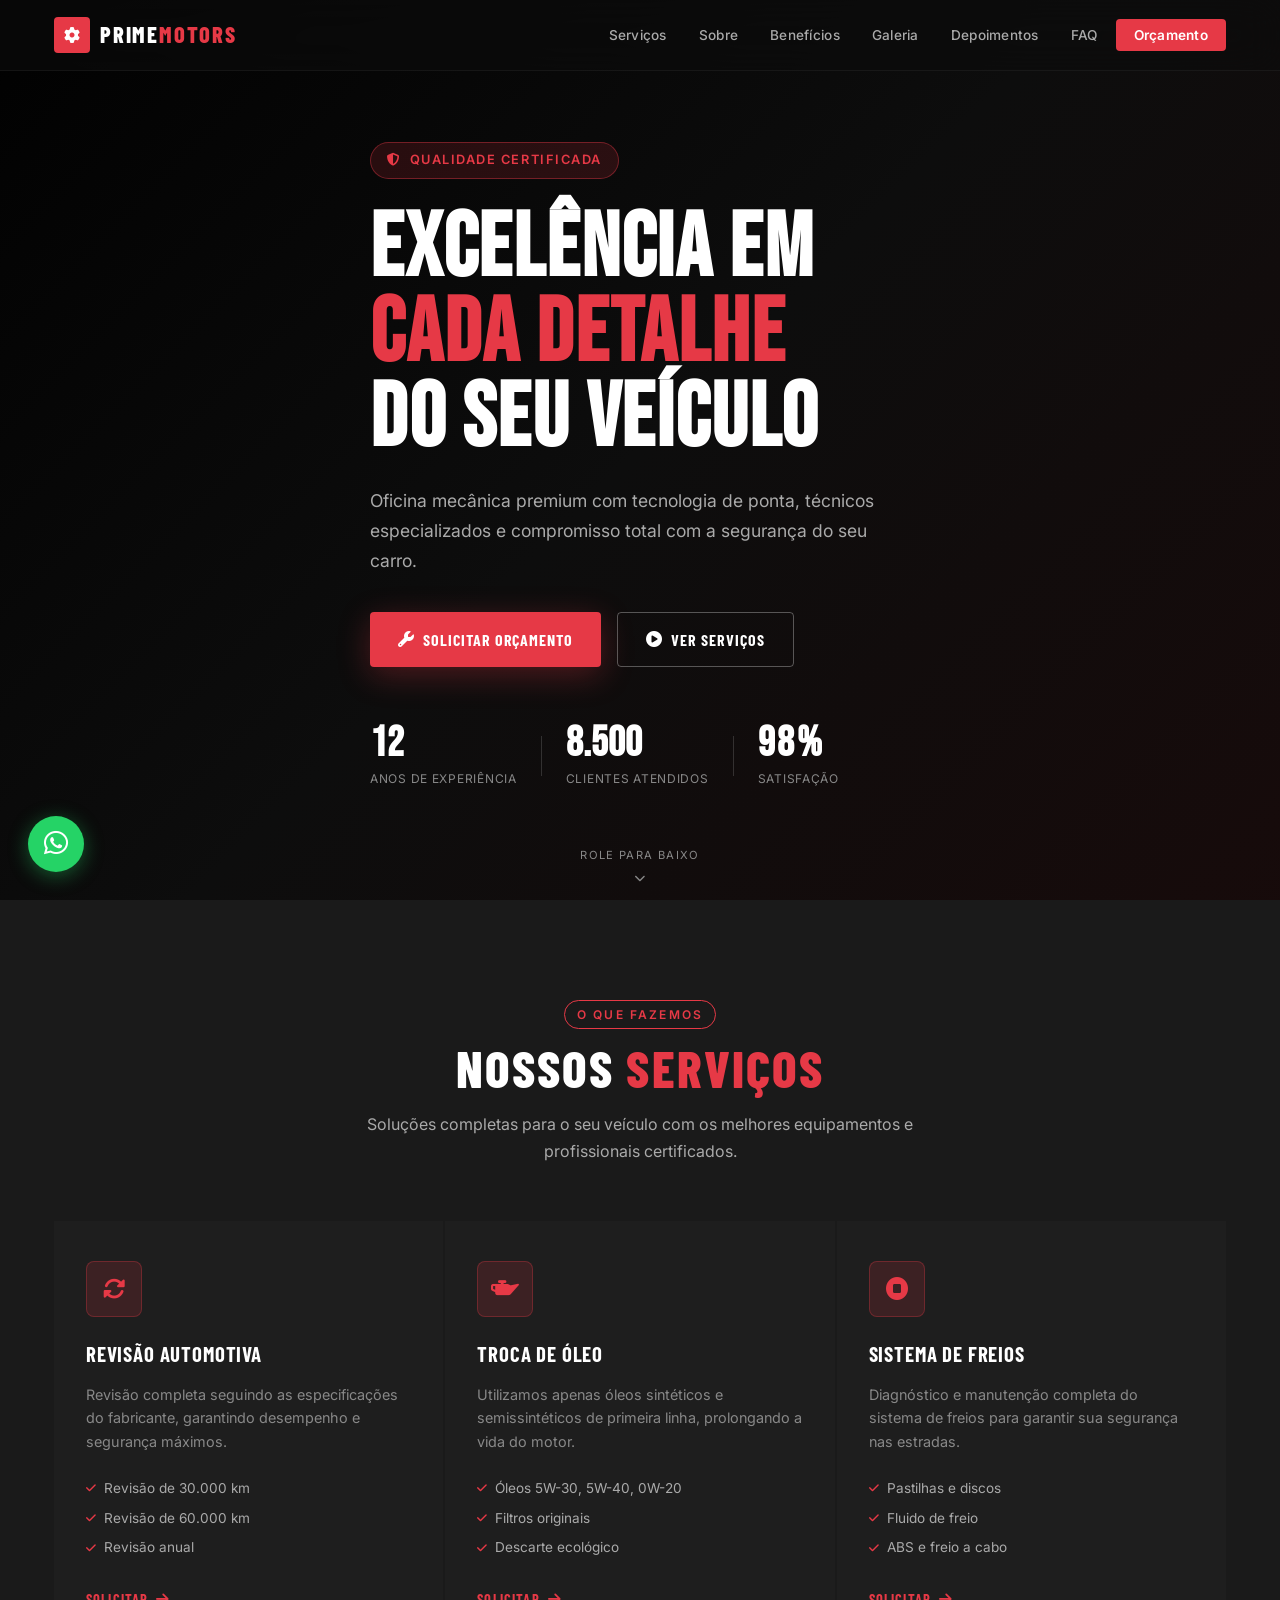
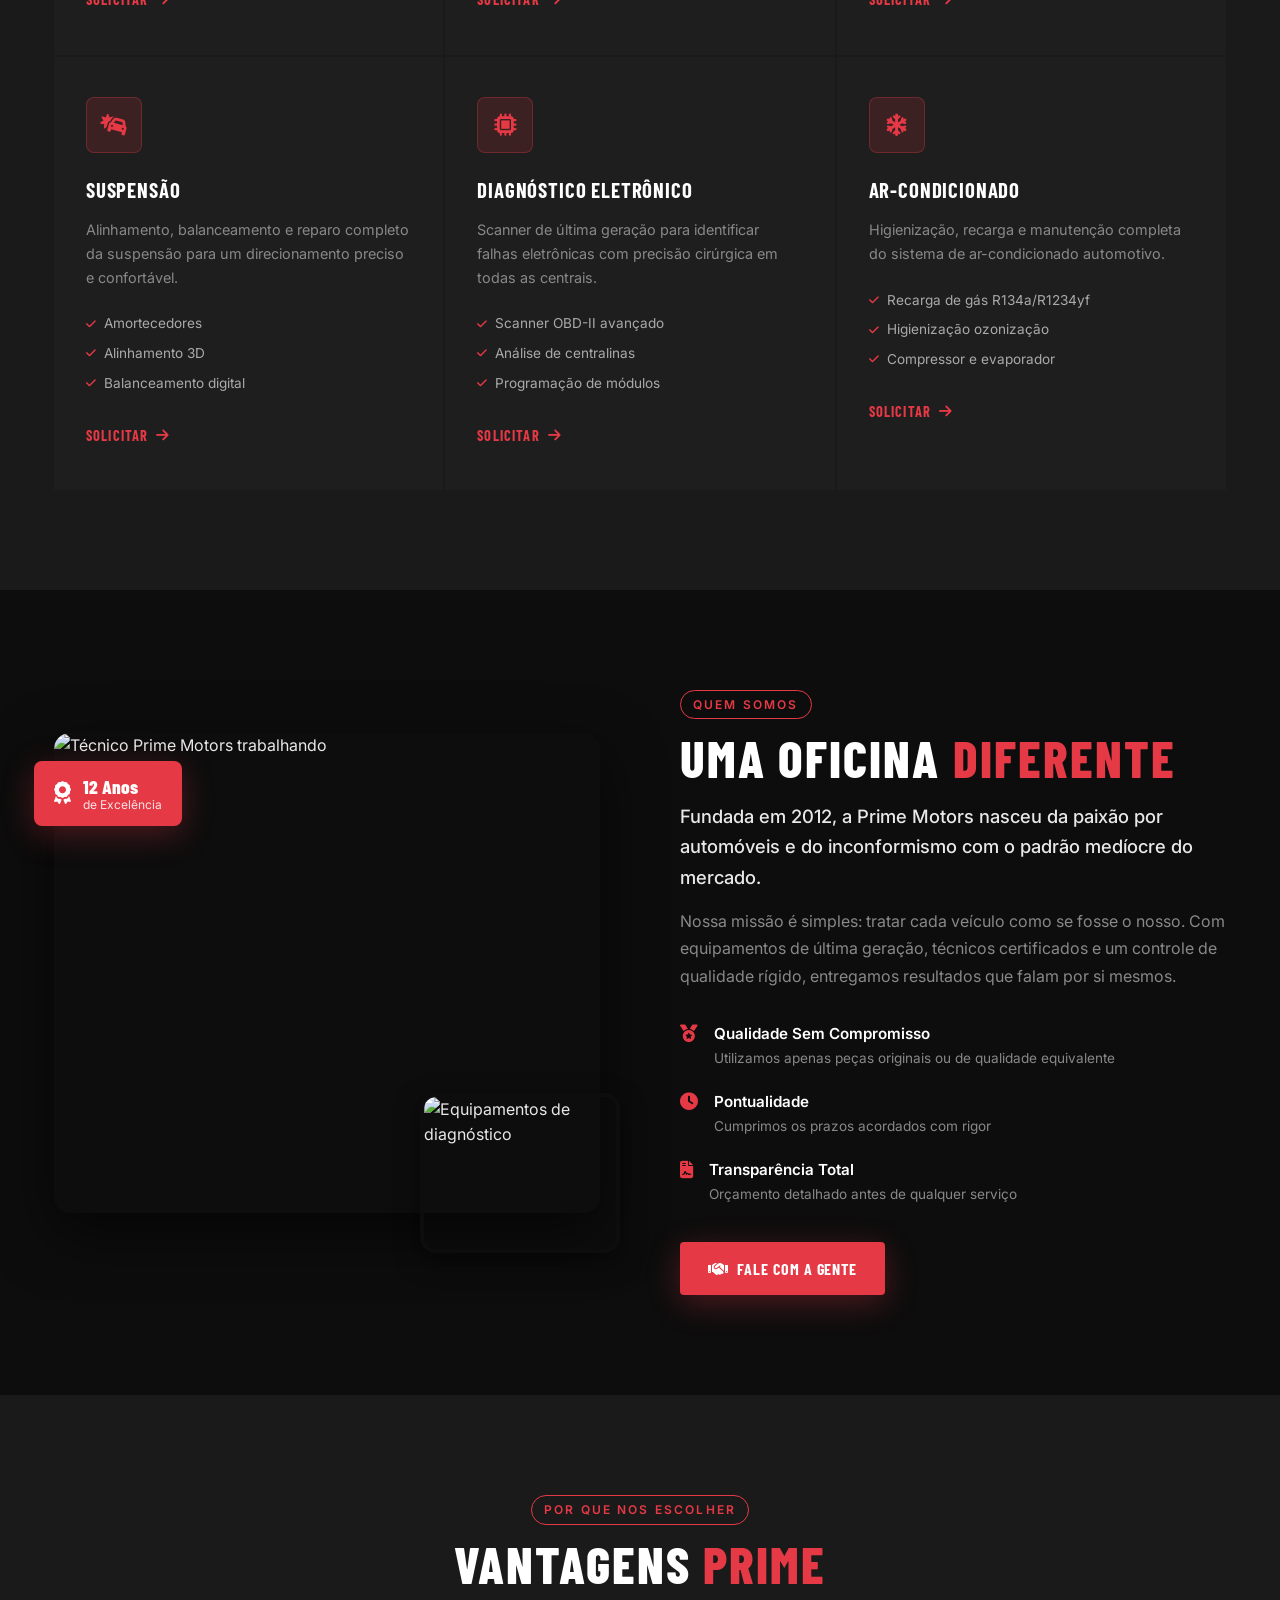
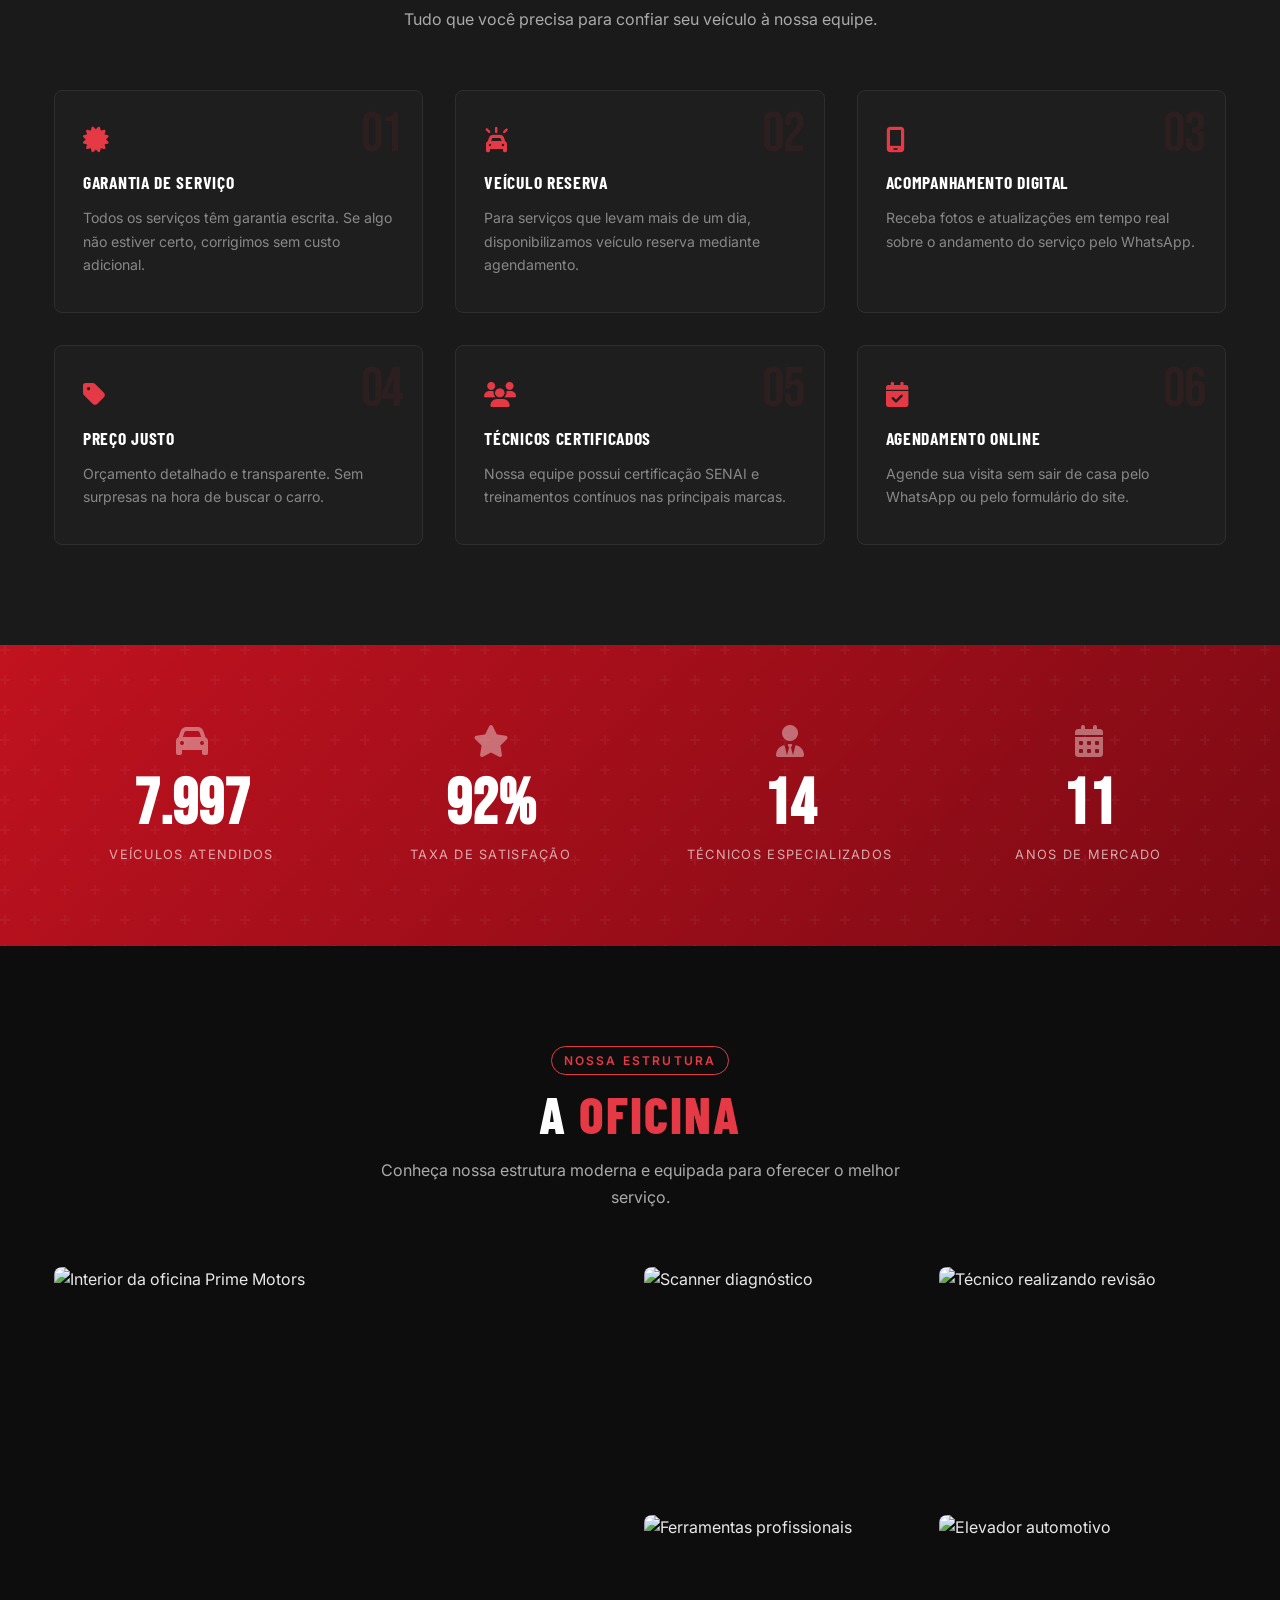
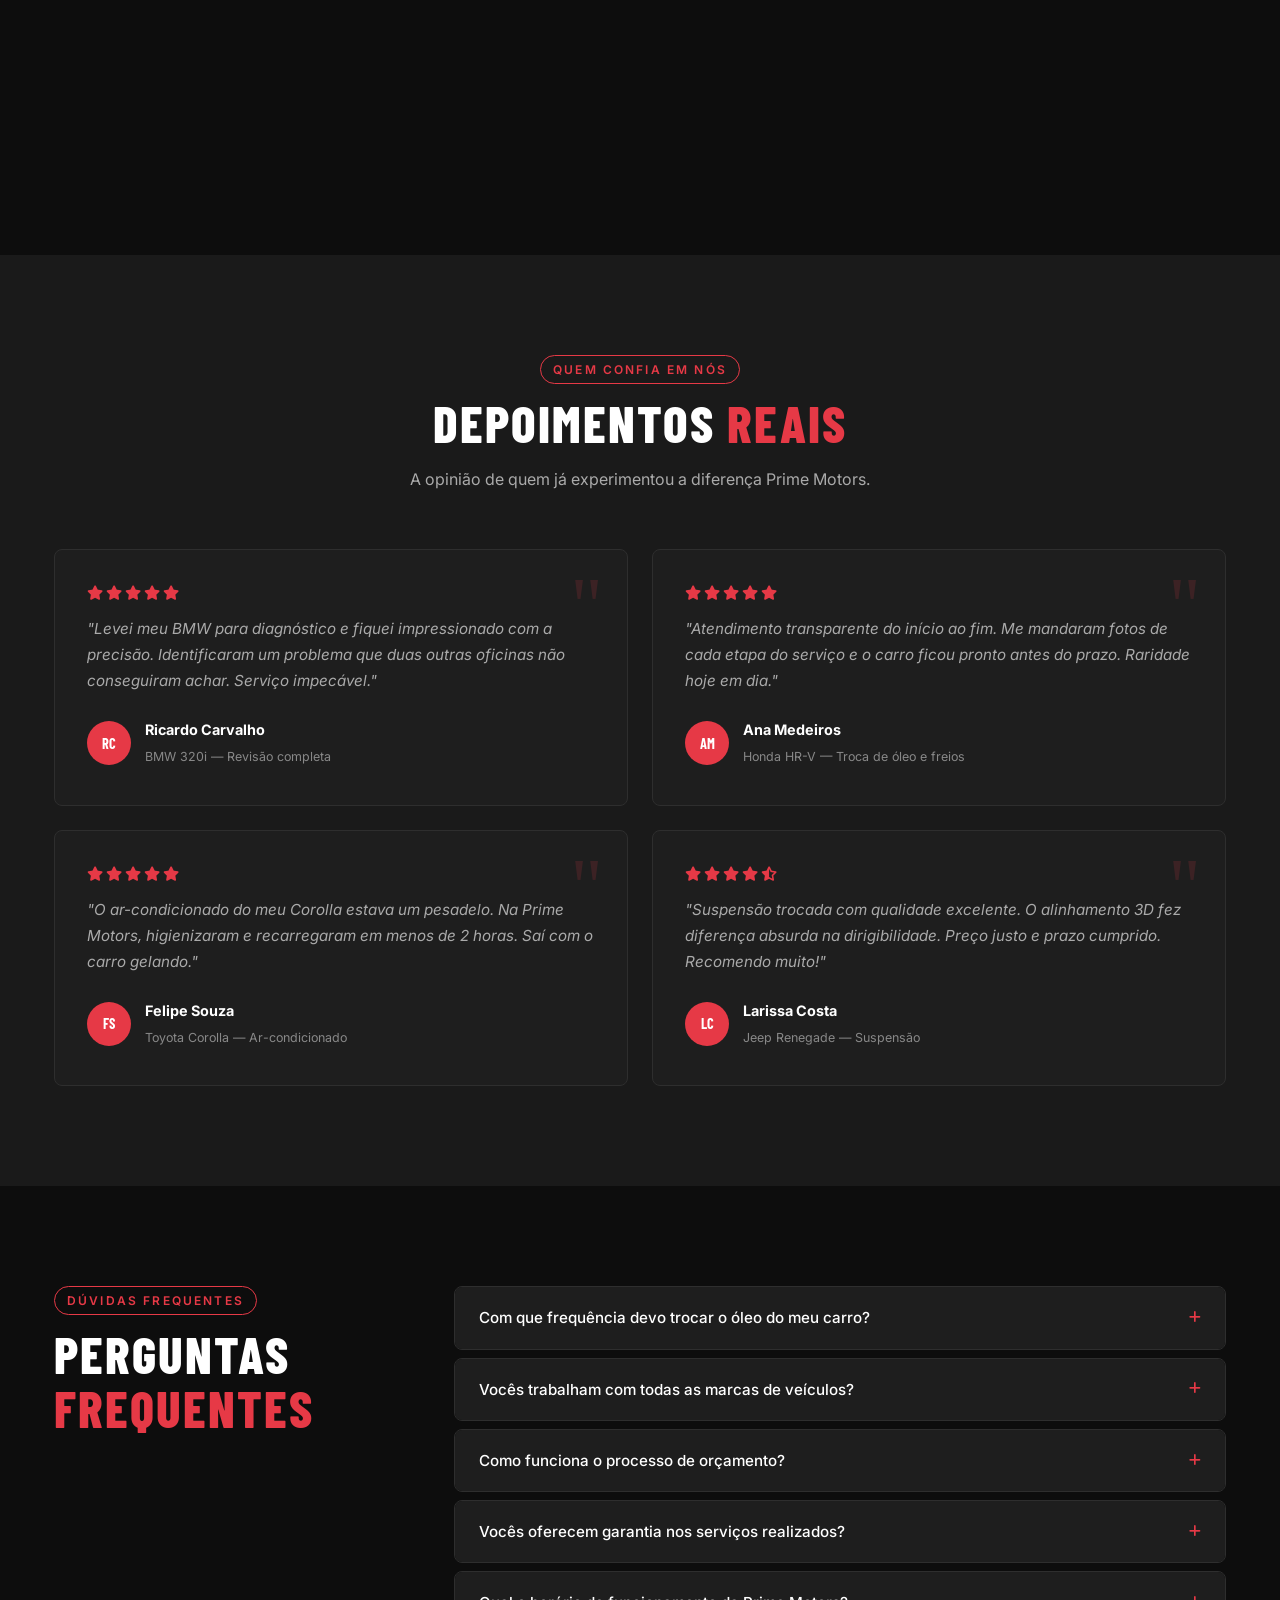
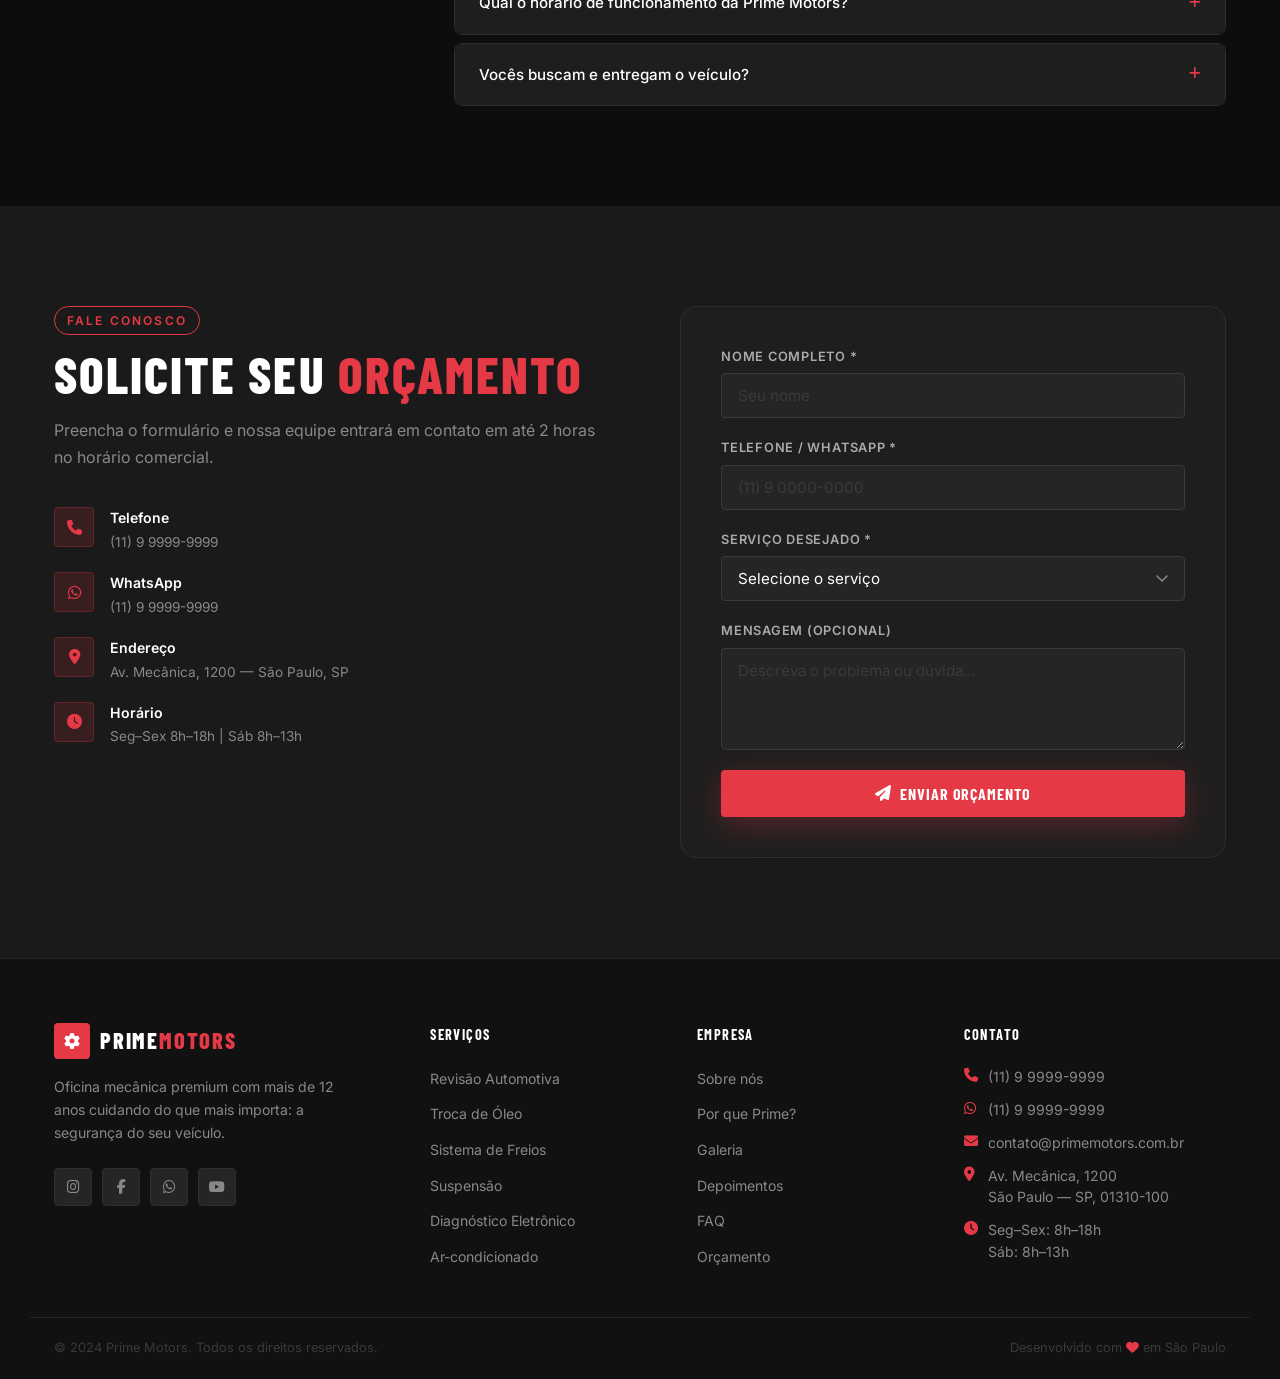
==== commit b42b786f: "Update index.html" ====
--- a/index.html
+++ b/index.html
@@ -353,7 +353,7 @@
         </div>
         <div class="gallery-item reveal">
           <img src="https://images.unsplash.com/photo-1565043589221-1a6fd9ae45c7?w=400&q=80" alt="Scanner diagnóstico" loading="lazy" />
-          <div class="gallery-overlay"><span>Diagnóstico Eletrônico</span></div>
+          <div class="gallery-overlay"><span>Elevadores</span></div>
         </div>
         <div class="gallery-item reveal">
           <img src="https://images.unsplash.com/photo-1632823469850-2f77dd9c7f93?w=400&q=80" alt="Técnico realizando revisão" loading="lazy" />
@@ -365,7 +365,7 @@
         </div>
         <div class="gallery-item reveal">
           <img src="https://images.unsplash.com/photo-1558618666-fcd25c85cd64?w=400&q=80" alt="Elevador automotivo" loading="lazy" />
-          <div class="gallery-overlay"><span>Elevadores</span></div>
+          <div class="gallery-overlay"><span>Diagnóstico Eletrônico</span></div>
         </div>
       </div>
     </div>
